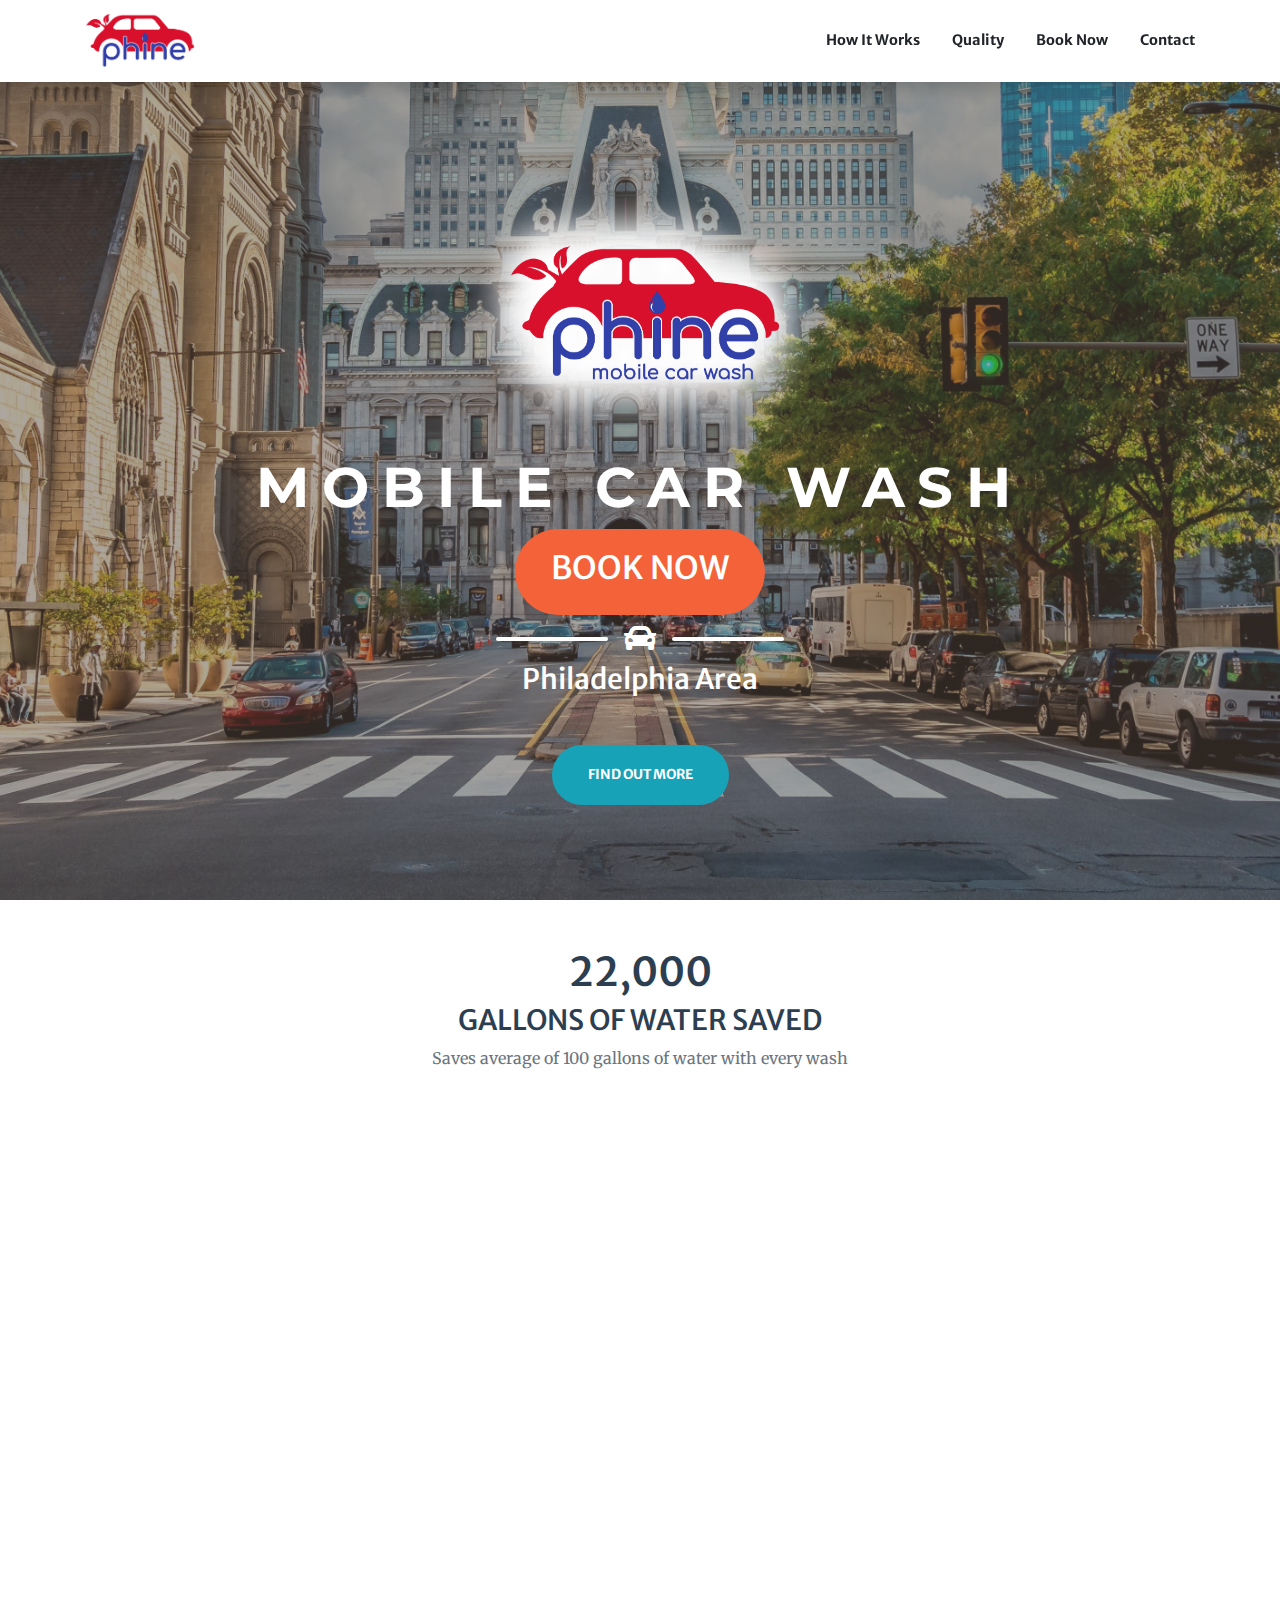
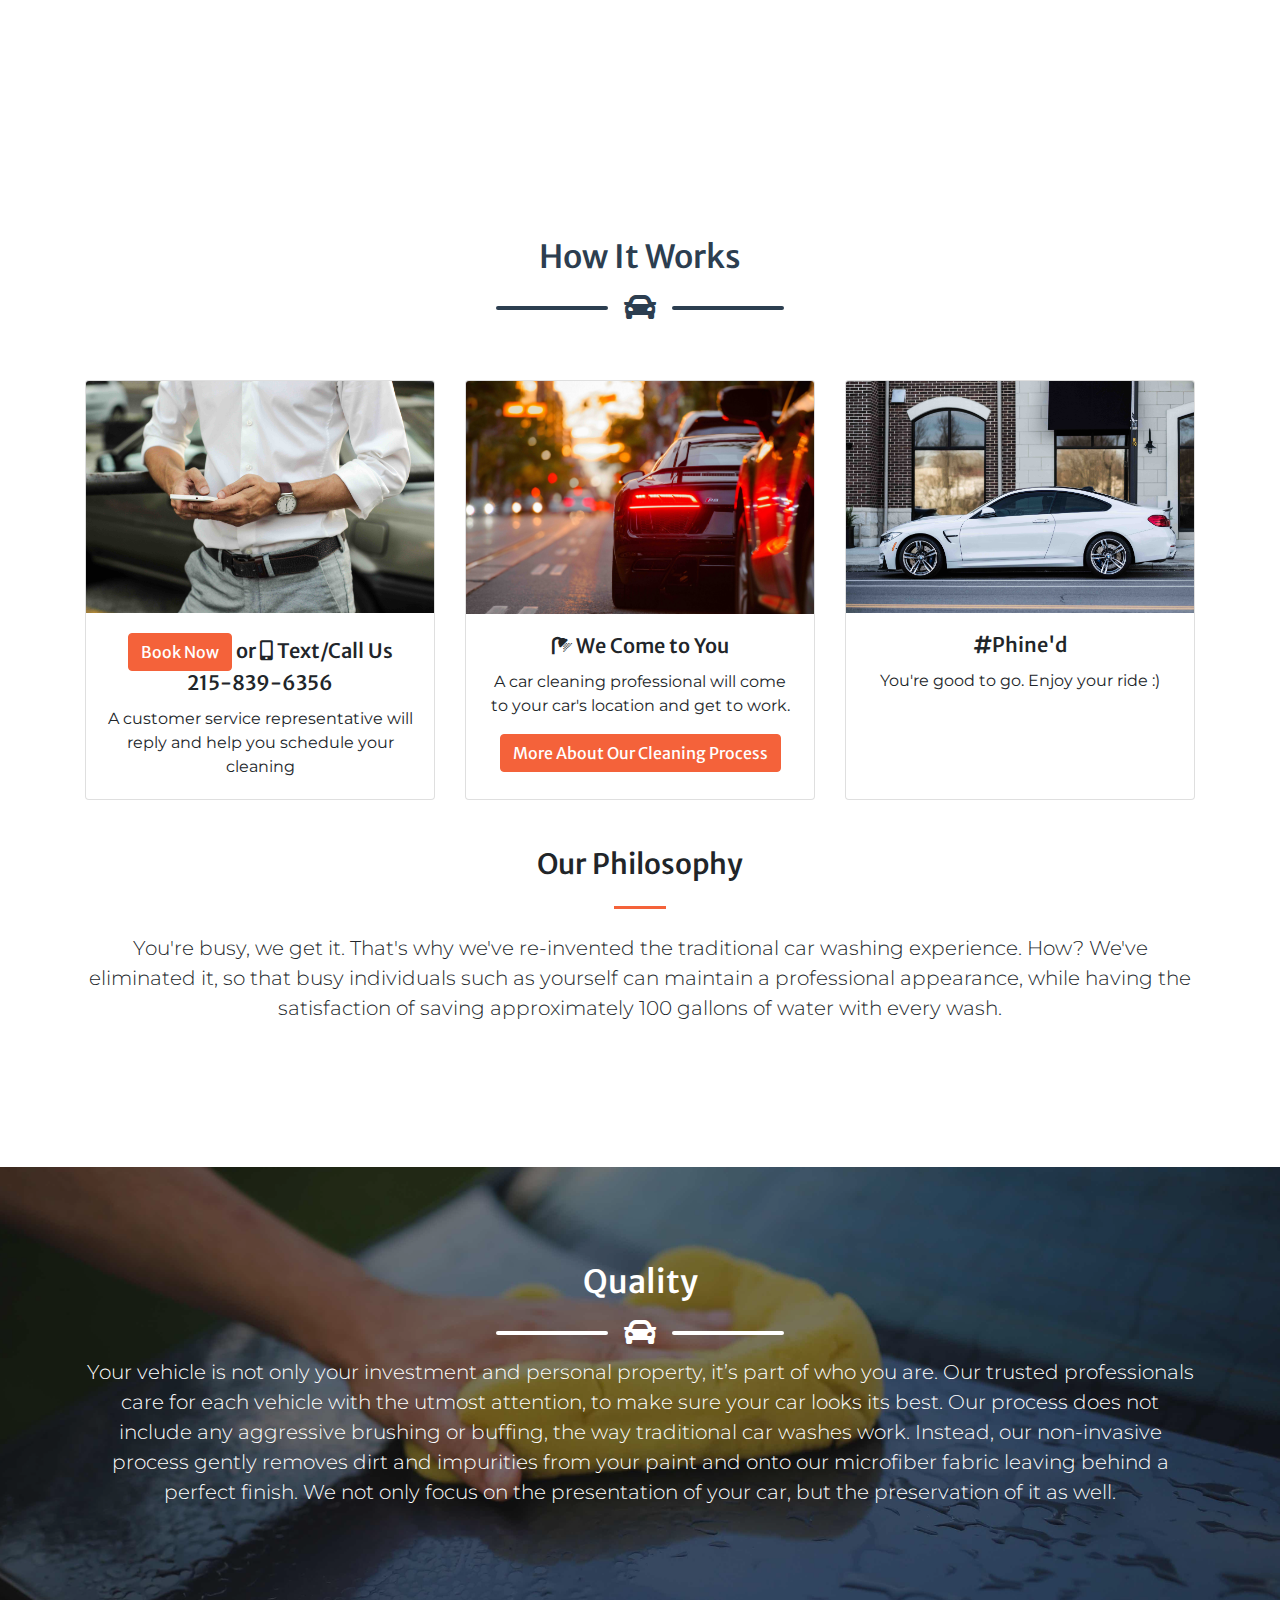
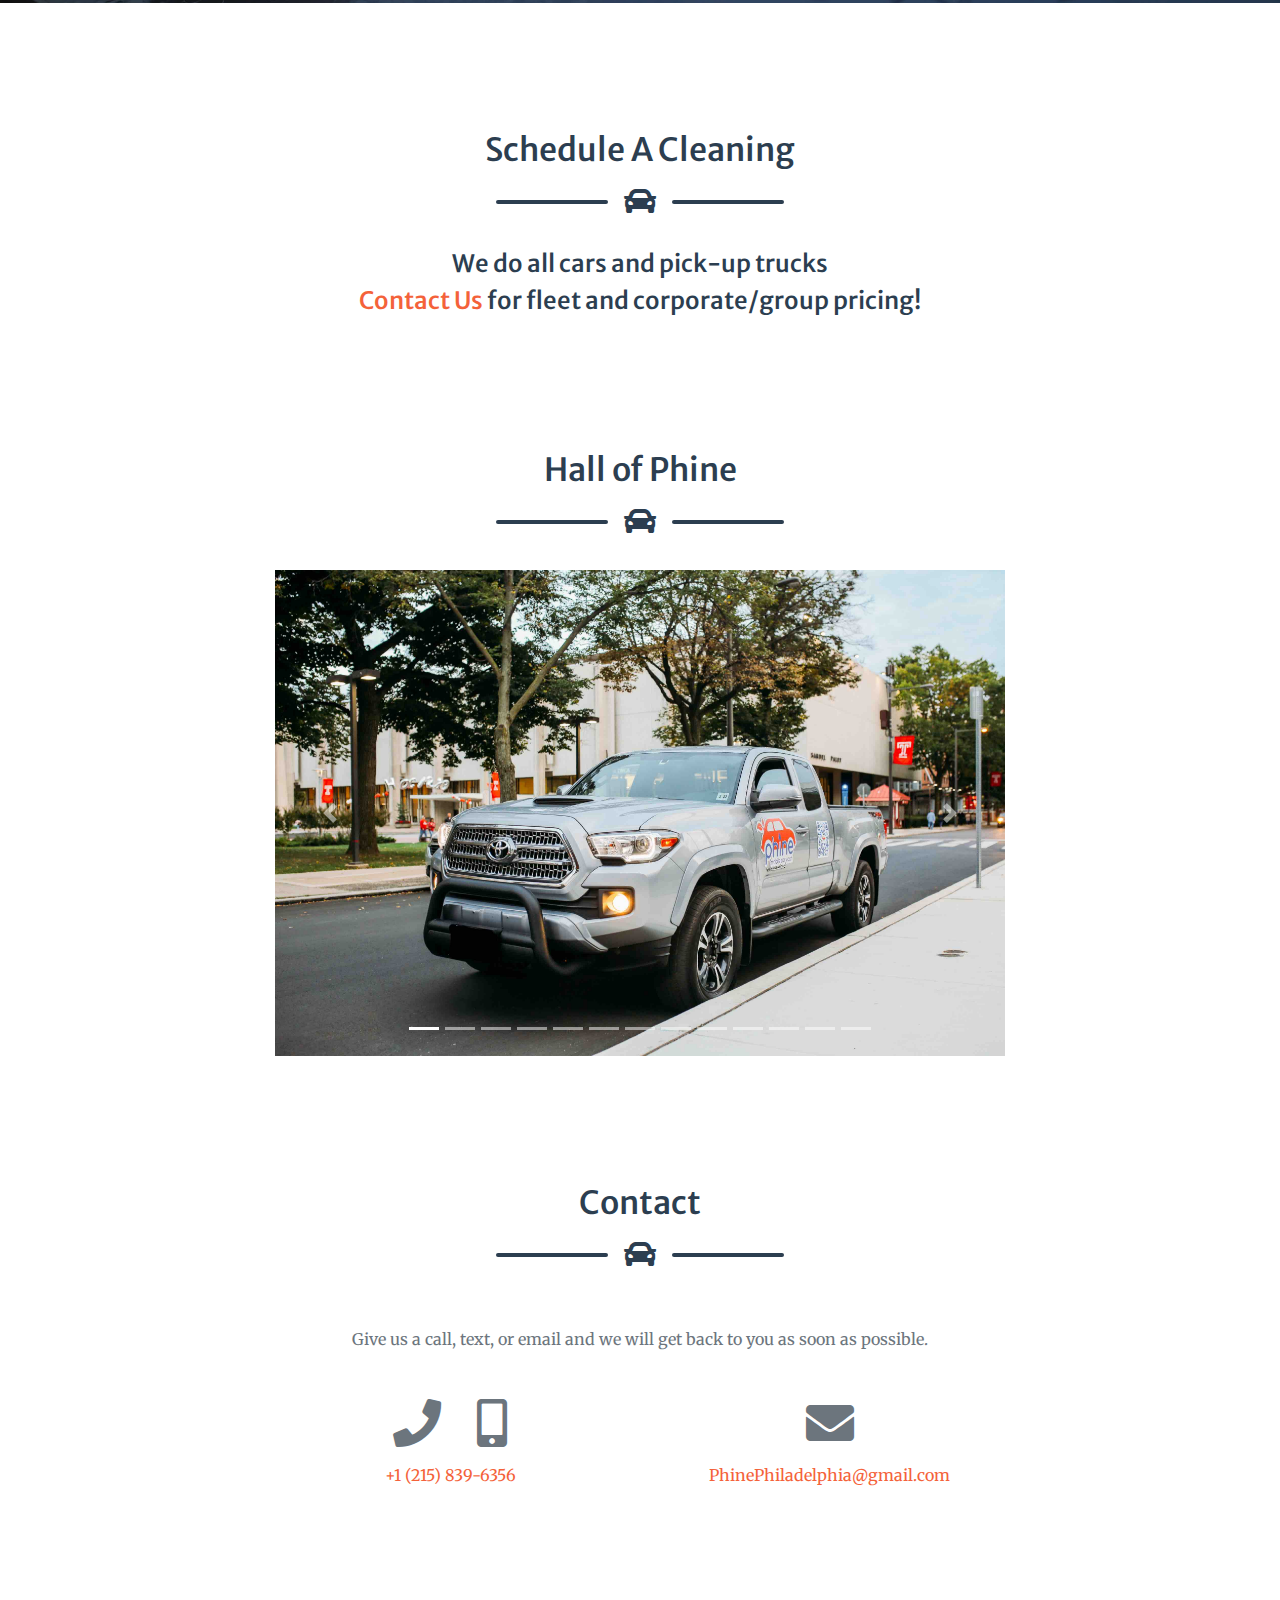
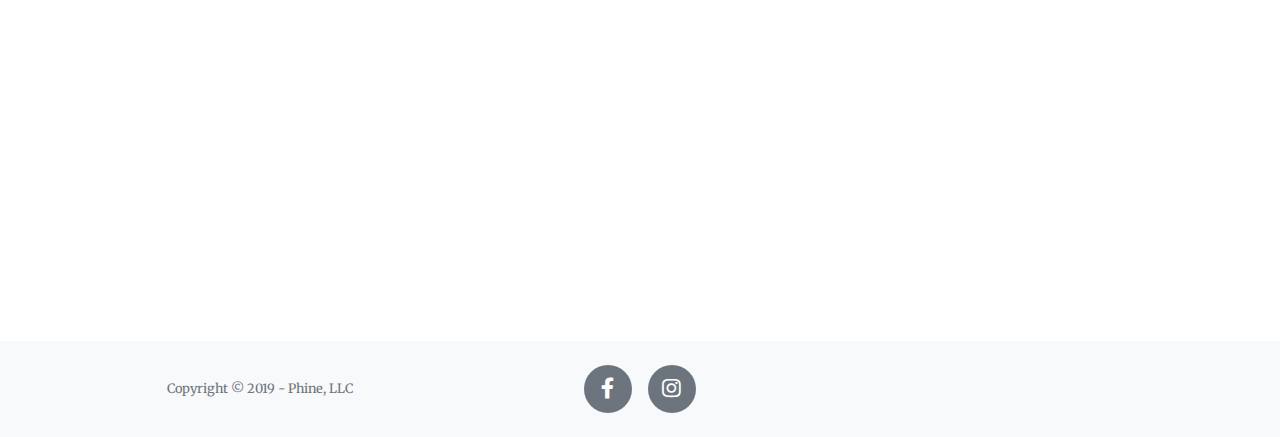
==== index.html @ ad278c32 "adjust logo" ====
<!DOCTYPE html>
<html lang="en">

<head>
  <!-- Global site tag (gtag.js) - Google Analytics -->
  <script async src="https://www.googletagmanager.com/gtag/js?id=UA-147957054-1"></script>
  <script>
    window.dataLayer = window.dataLayer || [];
    function gtag(){dataLayer.push(arguments);}
    gtag('js', new Date());

    gtag('config', 'UA-147957054-1');
  </script>

  <meta charset="utf-8">
  <meta name="viewport" content="width=device-width, initial-scale=1, shrink-to-fit=no">
  <meta name="description" content="">
  <meta name="author" content="">

  <title>Phine Mobile Car Wash</title>

  <!-- Font Awesome Icons -->
  <link href="vendor/fontawesome-free/css/all.min.css" rel="stylesheet" type="text/css">

  <!-- Google Fonts -->
  <link href="https://fonts.googleapis.com/css?family=Merriweather+Sans:400,700" rel="stylesheet">
  <link href='https://fonts.googleapis.com/css?family=Merriweather:400,300,300italic,400italic,700,700italic' rel='stylesheet' type='text/css'>
  <link href="https://fonts.googleapis.com/css?family=Montserrat:400,700" rel="stylesheet" type="text/css">

  <!-- Plugin CSS -->
  <link href="vendor/magnific-popup/magnific-popup.css" rel="stylesheet">

  <!-- Theme CSS - Includes Bootstrap -->
  <link href="css/creative.min.css" rel="stylesheet">

  <!-- Custom CSS -->
  <link rel="stylesheet" href="css/custom.css">

</head>

<body id="page-top">

  <!-- Navigation -->
  <!-- add navbar-scrolled class so that navbar stays white -->
  <nav class="navbar navbar-expand-lg navbar-light navbar-scrolled fixed-top" id="mainNav">
    <div class="container">
      <a class="navbar-brand js-scroll-trigger" href="#page-top">
        <img src="img/phine basic.png" width="110" alt="">
      </a>
      <button class="navbar-toggler navbar-toggler-right" type="button" data-toggle="collapse" data-target="#navbarResponsive" aria-controls="navbarResponsive" aria-expanded="false" aria-label="Toggle navigation">
        <span class="navbar-toggler-icon"></span>
      </button>
      <div class="collapse navbar-collapse" id="navbarResponsive">
        <ul class="navbar-nav ml-auto my-2 my-lg-0">
          <li class="nav-item">
            <a class="nav-link js-scroll-trigger" href="#how-it-works">How It Works</a>
          </li>
          <li class="nav-item">
            <a class="nav-link js-scroll-trigger" href="#quality">Quality</a>
          </li>
          <li class="nav-item">
            <a class="nav-link js-scroll-trigger" href="#book-now">Book Now</a>
          </li>
          <li class="nav-item">
            <a class="nav-link js-scroll-trigger" href="#contact">Contact</a>
          </li>
        </ul>
      </div>
    </div>
  </nav>

  <!-- Masthead -->
  <header class="masthead">
    <div class="container h-100">
      <div class="row h-100 align-items-center justify-content-center text-center">
        <div class="col-lg-10 align-self-end">
          <img src="img/Phine Logo Master with halo.png" alt="" width="400">
          <h1 class="text-white font-weight-bold text-uppercase">
            Mobile Car Wash
          </h1>

          <!-- <a class="btn btn-primary btn-xl" id="text-message-anchor" href="sms:12158396356?body=Hi there, I'd like to schedule a cleaning for my vehicle. It's located at...">
            <h2>
              <i class="fas fa-mobile-alt"></i>
              Text/Call 215-839-6356 To Schedule
            </h2>
          </a> -->
          <a class="btn btn-primary btn-xl js-scroll-trigger" href="#book-now">
            <h2>Book Now</h2>
          </a>

          <!-- Custom Divider -->
          <div class="divider-custom divider-light d-flex align-items-center justify-content-center">
            <div class="divider-custom-line"></div>
            <div class="divider-custom-icon">
              <i class="fas fa-car"></i>
            </div>
            <div class="divider-custom-line"></div>
          </div>
        </div>

        <div class="col-lg-12 align-self-baseline">
          <h3 class="text-white mb-5">
            Philadelphia Area
          </h3>
          <a class="btn btn-info btn-xl js-scroll-trigger" href="#how-it-works">Find Out More</a>
        </div>
      </div>
    </div>
  </header>

  <section>
    <div class="container text-center mt-5">
      <!-- <img class="my-5" src="img/Phine Logo Master.png" alt="" width="288"> -->
      <h1 class="font-colored" id="water-saved">22,000</h1>
      <h3 class="font-colored">GALLONS OF WATER SAVED</h3>
      <p class="text-muted">Saves average of 100 gallons of water with every wash</p>
      <div class="embed-responsive embed-responsive-16by9">
        <iframe class="embed-responsive-item" src="https://www.youtube.com/embed/zcV7ccpXZ6o" allowfullscreen></iframe>
      </div>
    </div>
  </section>

  <!-- How It Works Section -->
  <section class="page-section pb-5" id="how-it-works">
    <div class="container text-center">

      <h2 class="page-section-heading text-center mb-2">How It Works</h2>
      <!-- Custom Divider -->
      <div class="divider-custom d-flex align-items-center justify-content-center mb-5">
        <div class="divider-custom-line"></div>
        <div class="divider-custom-icon">
          <i class="fas fa-car"></i>
        </div>
        <div class="divider-custom-line"></div>
      </div>

      <div class="card-deck">
        <div class="card">
          <img src="img/step1.jpg" alt="" class="card-img-top">
          <div class="card-body">
            <h5 class="card-title">
              <a class="btn btn-primary js-scroll-trigger" href="#book-now">Book Now</a> or
              <i class="fas fa-mobile-alt"></i> Text/Call Us <br> 215-839-6356
            </h5>
            <p class="card-text montserrat"> A customer service representative will reply and help you schedule your cleaning</p>
          </div>
        </div>

        <div class="card">
          <img src="img/step2.jpg" alt="" class="card-img-top">
          <div class="card-body">
            <h5 class="card-title">
              <i class="fas fa-shower"></i> We Come to You
            </h5>
            <p class="card-text montserrat"> A car cleaning professional will come to your car's location and get to work.</p>
              <!-- Button trigger modal -->
            <button type="button" class="btn btn-primary" data-toggle="modal" data-target="#exampleModalCenter">
              More About Our Cleaning Process
            </button>

            <!-- Modal -->
            <div class="modal fade" id="exampleModalCenter" tabindex="-1" role="dialog" aria-labelledby="exampleModalCenterTitle" aria-hidden="true">
              <div class="modal-dialog modal-dialog-centered modal-lg" role="document">
                <div class="modal-content">
                  <div class="modal-header">
                    <h4 class="modal-title font-colored" id="exampleModalCenterTitle">
                      <img src="img/phine basic.png" width="110" alt="">
                      The Right Way To Have Your Car Cleaned
                    </h4>
                    <button type="button" class="close" data-dismiss="modal" aria-label="Close">
                      <span aria-hidden="true">&times;</span>
                    </button>
                  </div>
                  <div class="modal-body montserrat">
                    At Phine, our team of car specialists have developed a way of cleaning your car that’s both convenient and improves the life of your car.
                    <br><br>
                    First, our process doesn’t include dowsing your car in water. This is beneficial for your car’s metal structure because it prevents rust. Instead, we use a no-rinse wash solution that contains newly released polymer technology which is sprayed onto your vehicle in the form of a fine mist. The solution releases dirt from your paint without aggressive scrubbing.
                    <br><br>
                    Next, we use soft, microfiber fabric to loosen and lift dust and dirt from your paint. Lastly, we use high density microfiber towels to wipe away the solution, leaving behind a deep and flawless shine (or what we call a #PhineShine) which you’ll notice is much deeper and more reflective. Our solution is also combined with carnauba wax for added protection leaving your #PhineShine lasting longer.
                    <br><br>
                    The end-product? A car that’s been preserved by cleaning it the right way, using a method that doesn’t involve scrubbing or brushing, leaving nothing behind but a deeper, more reflective shine.
                    <!-- <br><br>
                    At Phine, we also care deeply about the environment. A traditional 10-minute car wash at your home uses up to 100
                    gallons of water. Our process uses 1. How does this help our environment? It entirely
                    eliminates wastewater run-off, which pollutes our rivers, streams and oceans. You’re
                    not only preserving your car, but the environment as well. -->
                  </div>
                  <div class="modal-footer">
                    <button type="button" class="btn btn-secondary" data-dismiss="modal">Close</button>
                  </div>
                </div>
              </div>
            </div>
            <!-- End Modal -->
          </div>
        </div>

        <div class="card">
          <img src="img/step3.jpg" alt="" class="card-img-top">
          <div class="card-body">
            <h5 class="card-title">
              <i class="fas fa-hashtag"></i>Phine'd
            </h5>
            <p class="card-text montserrat"> You're good to go. Enjoy your ride :) </p>
          </div>
        </div>

      </div>
    </div>

  </section>



  <!-- About Section -->
  <section class="page-section pt-0" id="about">
    <div class="container">
      <div class="row justify-content-center">
        <div class="col-lg-12 text-center">
          <h3 class="">Our Philosophy</h3>
          <hr class="divider my-4">
          <p class="lead philosophy-text">
            You're busy, we get it. That's why we've re-invented the traditional car washing experience.
            How? We've eliminated it, so that busy individuals such as yourself can maintain a professional
            appearance, while having the satisfaction of saving approximately 100 gallons of water with
            every wash.
          </p>
        </div>
      </div>
    </div>
  </section>

  <!-- Quality Section -->
  <section class="page-section philosophy-container" id="quality">
    <div class="container">
      <div class="overlay"></div>
      <div class="row justify-content-center">
        <div class="col-lg-12 text-center my-5">
          <h2 class="text-center text-white mt-5 mb-2">Quality</h2>
          <!-- Custom Divider -->
          <div class="divider-custom divider-light d-flex align-items-center justify-content-center">
            <div class="divider-custom-line"></div>
            <div class="divider-custom-icon">
              <i class="fas fa-car"></i>
            </div>
            <div class="divider-custom-line"></div>
          </div>

          <p class="text-white lead philosophy-text mb-5">
            Your vehicle is not only your investment and personal property, it’s part of who you are.
            Our trusted professionals care for each vehicle with the utmost attention, to make sure
            your car looks its best. Our process does not include any aggressive brushing or buffing,
            the way traditional car washes work. Instead, our non-invasive process gently removes dirt
            and impurities from your paint and onto our microfiber fabric leaving behind a perfect finish.
            We not only focus on the presentation of your car, but the preservation of it as well.
          </p>

        </div>
      </div>
    </div>
  </section>


  <!-- Pricing Section -->
  <section class="page-section pb-0">
    <div class="container text-center">

      <!-- Portfolio Section Heading -->
      <h2 class="page-section-heading text-center mb-2">Schedule A Cleaning</h2>

      <!-- Custom Divider -->
      <div class="divider-custom d-flex align-items-center justify-content-center mb-4">
        <div class="divider-custom-line"></div>
        <div class="divider-custom-icon">
          <i class="fas fa-car"></i>
        </div>
        <div class="divider-custom-line"></div>
      </div>

      <h4 class="font-colored" id="book-now">We do all cars and pick-up trucks </h4>
      <h4 class="font-colored" id="book-now">
        <a href="#contact" class="js-scroll-trigger">Contact Us</a> for fleet and corporate/group pricing!
      </h4>

      <script src="//simplybook.me/v2/widget/widget.js"></script>
      <script>var widget = new SimplybookWidget({"widget_type":"iframe","url":"https:\/\/ebbymajdyahoocom.simplybook.me","theme":"space","theme_settings":{"sb_base_color":"#d42853","timeline_show_end_time":"0","timeline_modern_display":"as_slots","display_item_mode":"list","dark_font_color":"#474747","light_font_color":"#ffffff","sb_company_label_color":"#ffffff","hide_img_mode":"0","show_sidebar":"1","sb_busy":"#dad2ce","sb_available":"#d3e0f1"},"timeline":"modern","datepicker":"top_calendar","is_rtl":false,"app_config":{"predefined":[]}});</script>

      <script src="//simplybook.me/v2/widget/widget.js"></script>
      <script>var widget = new SimplybookWidget({"widget_type":"iframe","url":"https:\/\/ebbymajdyahoocom.simplybook.me","theme":"space", "navigate":"gift-card", "theme_settings":{"sb_base_color":"#d42853","timeline_show_end_time":"0","timeline_modern_display":"as_slots","display_item_mode":"block","dark_font_color":"#474747","light_font_color":"#ffffff","sb_company_label_color":"#ffffff","hide_img_mode":"0","show_sidebar":"1","sb_busy":"#dad2ce","sb_available":"#d3e0f1"},"timeline":"modern_week","datepicker":"top_calendar","is_rtl":false,"app_config":{"predefined":[]}});</script>

      <!-- <div class="card-deck">
        <div class="card">
          <div class="card-header font-colored"> <h4>Phine Basic</h4> </div>

          <div class="card-body">
            <h2 class="card-title">
              <i class="fas fa-shower"></i>
            </h2>
             <p class="card-text">
               <i class="fas fa-check"></i> Full Exterior Hand Wash
             </p>
             <p class="card-text">
               <i class="fas fa-check"></i> Tire & Rim Cleaning
             </p>
             <p class="card-text">
               <i class="fas fa-check"></i> Exterior Window Cleaning
             </p>
          </div>
          <h2 class="font-colored">
            <span class="strikethrough">$49.99</span>
            <span class="reduced-price-text">$19.99</span>
            <small class="text-muted">+tax</small>
          </h2>
          <h2 class="reduced-price-text">Reduced price this month!</h2>

          <div class="container">
            <form action="https://www.paypal.com/cgi-bin/webscr" method="post" target="_top">
              <input type="hidden" name="cmd" value="_s-xclick">
              <input type="hidden" name="hosted_button_id" value="2VAJ5TLHWYX2A">
              <div class="form-group">
                <input type="hidden" name="on0" value="Packages">
                <select name="os0" class="form-control">
                  <option value="Basic">Basic $19.99 USD</option>
                  <option value="Basic With Tire/Plastics Shine">Basic With Tire/Plastics Shine $29.99 USD</option>
                  <option value="Basic With Headlight Restoration">Basic With Headlight Restoration $29.99 USD</option>
                  <option value="Basic With Tire/Plastic Shine & Headlight Restoration">Basic With Tire/Plastic Shine & Headlight Restoration $39.99 USD</option>
                </select> </td></tr>
              </div>

              <input type="hidden" name="currency_code" value="USD">
              <input type="image" src="https://www.paypalobjects.com/en_US/i/btn/btn_buynowCC_LG.gif" border="0" name="submit" alt="PayPal - The safer, easier way to pay online!">
              <img alt="" border="0" src="https://www.paypalobjects.com/en_US/i/scr/pixel.gif" width="1" height="1">
            </form>
          </div>
        </div>

        <div class="card">
          <div class="card-header font-colored"><h4>Phine Deluxe</h4></div>

          <div class="card-body">
            <h2 class="card-title">
              <i class="fas fa-shower"></i>
              <i class="fas fa-air-freshener"></i>
            </h2>

            <p class="card-text">
              <i class="fas fa-check"></i> Full Exterior Hand Wash
            </p>
            <p class="card-text">
              <i class="fas fa-check"></i> Tire & Rim Cleaning
            </p>
            <p class="card-text">
              <i class="fas fa-check"></i> Exterior Window Cleaning
            </p>
            <p class="card-text">
              <i class="fas fa-check"></i> Interior & Trunk Vacuum
            </p>
            <p class="card-text">
              <i class="fas fa-check"></i> Interior Window Cleaning
            </p>
            <p class="card-text">
              <i class="fas fa-check"></i> Tire & Plastic Shine
            </p>

            <p class="text-muted">(Note that we need to borrow your keys for Phine Deluxe)</p>

          </div>
          <h2 class="font-colored">
            $99.99 <small class="text-muted">+tax</small>
          </h2>
          <div class="container">
            <form action="https://www.paypal.com/cgi-bin/webscr" method="post" target="_top">
              <input type="hidden" name="cmd" value="_s-xclick">
              <input type="hidden" name="hosted_button_id" value="AWZAVU7Z88SLE">
              <div class="form-group">
                <input type="hidden" name="on0" value="Packages">
                <select name="os0" class="form-control">
                  <option value="Deluxe">Deluxe $99.99 USD</option>
                  <option value="Deluxe With Leather And Odor Treatment">Deluxe With Leather And Odor Treatment $119.99 USD</option>
                </select>
              </div>
              <input type="hidden" name="currency_code" value="USD">
              <input type="image" src="https://www.paypalobjects.com/en_US/i/btn/btn_buynowCC_LG.gif" border="0" name="submit" alt="PayPal - The safer, easier way to pay online!">
              <img alt="" border="0" src="https://www.paypalobjects.com/en_US/i/scr/pixel.gif" width="1" height="1">
            </form>
          </div>
        </div>

      </div> -->


    </div>
  </section>

<!-- Photos Section -->

<!-- Portfolio Section Heading -->

<section class="page-section pb-0">
  <h2 class="page-section-heading text-center mb-2">Hall of Phine</h2>

  <!-- Custom Divider -->
  <div class="divider-custom d-flex align-items-center justify-content-center mb-4">
    <div class="divider-custom-line"></div>
    <div class="divider-custom-icon">
      <i class="fas fa-car"></i>
    </div>
    <div class="divider-custom-line"></div>
  </div>

  <div class="container">
    <div class="row">
      <div class="col-2"></div>
      <div class="col">
        <div id="carouselExampleIndicators" class="carousel slide" data-ride="carousel">
          <ol class="carousel-indicators">
            <li data-target="#carouselExampleIndicators" data-slide-to="0" class="active"></li>
            <li data-target="#carouselExampleIndicators" data-slide-to="1"></li>
            <li data-target="#carouselExampleIndicators" data-slide-to="2"></li>
            <li data-target="#carouselExampleIndicators" data-slide-to="3"></li>
            <li data-target="#carouselExampleIndicators" data-slide-to="4"></li>
            <li data-target="#carouselExampleIndicators" data-slide-to="5"></li>
            <li data-target="#carouselExampleIndicators" data-slide-to="6"></li>
            <li data-target="#carouselExampleIndicators" data-slide-to="7"></li>
            <li data-target="#carouselExampleIndicators" data-slide-to="8"></li>
            <li data-target="#carouselExampleIndicators" data-slide-to="9"></li>
            <li data-target="#carouselExampleIndicators" data-slide-to="10"></li>
            <li data-target="#carouselExampleIndicators" data-slide-to="11"></li>
            <li data-target="#carouselExampleIndicators" data-slide-to="12"></li>
          </ol>
          <div class="carousel-inner">
            <div class="carousel-item active">
              <img src="./img/cars/0.jpeg" class="d-block w-100" alt="...">
            </div>
            <div class="carousel-item">
              <img src="./img/cars/1.jpeg" class="d-block w-100" alt="...">
            </div>
            <div class="carousel-item">
              <img src="./img/cars/2.jpeg" class="d-block w-100" alt="...">
            </div>
            <div class="carousel-item">
              <img src="./img/cars/3.jpeg" class="d-block w-100" alt="...">
            </div>
            <div class="carousel-item">
              <img src="./img/cars/4.jpeg" class="d-block w-100" alt="...">
            </div>
            <div class="carousel-item">
              <img src="./img/cars/5.jpeg" class="d-block w-100" alt="...">
            </div>
            <div class="carousel-item">
              <img src="./img/cars/6.jpeg" class="d-block w-100" alt="...">
            </div>
            <div class="carousel-item">
              <img src="./img/cars/7.jpeg" class="d-block w-100" alt="...">
            </div>
            <div class="carousel-item">
              <img src="./img/cars/8.jpeg" class="d-block w-100" alt="...">
            </div>
            <div class="carousel-item">
              <img src="./img/cars/9.jpeg" class="d-block w-100" alt="...">
            </div>
            <div class="carousel-item">
              <img src="./img/cars/10.jpeg" class="d-block w-100" alt="...">
            </div>
            <div class="carousel-item">
              <img src="./img/cars/11.jpeg" class="d-block w-100" alt="...">
            </div>
            <div class="carousel-item">
              <img src="./img/cars/12.jpeg" class="d-block w-100" alt="...">
            </div>
          </div>
          <a class="carousel-control-prev" href="#carouselExampleIndicators" role="button" data-slide="prev">
            <span class="carousel-control-prev-icon" aria-hidden="true"></span>
            <span class="sr-only">Previous</span>
          </a>
          <a class="carousel-control-next" href="#carouselExampleIndicators" role="button" data-slide="next">
            <span class="carousel-control-next-icon" aria-hidden="true"></span>
            <span class="sr-only">Next</span>
          </a>
        </div>
      </div>
      <div class="col-2"></div>
    </div>
  </div>
</section>



  <!-- Contact Section -->
  <section class="page-section pb-0" id="contact">
    <div class="container mb-5">
      <div class="row justify-content-center">
        <div class="col-lg-8 text-center">
          <h2 class="page-section-heading text-center mb-2">Contact</h2>
          <!-- Custom Divider -->
          <div class="divider-custom d-flex align-items-center justify-content-center mb-5">
            <div class="divider-custom-line"></div>
            <div class="divider-custom-icon">
              <i class="fas fa-car"></i>
            </div>
            <div class="divider-custom-line"></div>
          </div>

          <p class="text-muted mb-5">Give us a call, text, or email and we will get back to you as soon as possible.</p>
        </div>
      </div>
      <div class="row">
        <div class="col-lg-4 ml-auto text-center mb-5 mb-lg-0">
          <a href="tel:1-215-839-6356">
            <i class="fas fa-phone fa-3x mb-3 mr-3 text-muted"></i>
            <i class="fas fa-mobile-alt fa-3x mb-3 ml-3 text-muted"></i>
          </a>
          <div><a href="tel:1-215-839-6356">+1 (215) 839-6356</a></div>
        </div>
        <div class="col-lg-4 mr-auto text-center">
          <a class="d-block" href="mailto:phinephilly@gmail.com">
            <i class="fas fa-envelope fa-3x mb-3 text-muted"></i>
          </a>
          <a class="d-block" href="mailto:phinephiladelphia@gmail.com">PhinePhiladelphia@gmail.com</a>
        </div>
      </div>

    </div>
    <div class="container-fluid py-0 px-0 my-0">
      <!-- <iframe width="100%" height="400" frameborder="0" style="border:0" src="https://www.google.com/maps/embed/v1/view?zoom=12&center=39.9526%2C-75.1652&key=AIzaSyBr2Xh_Y0iHmX-xOoVoctwONtKpGS4IRqg" allowfullscreen></iframe> -->
      <iframe width="100%" height="400" frameborder="0" style="border:0" src="https://www.google.com/maps/embed/v1/place?q=place_id:ChIJ60u11Ni3xokRwVg-jNgU9Yk&key=AIzaSyBr2Xh_Y0iHmX-xOoVoctwONtKpGS4IRqg" allowfullscreen></iframe>
    </div>
  </section>

  <!-- Footer -->
  <footer class="bg-light py-4">
    <div class="container">
      <div class="row align-items-center">
        <div class="col-md-4">
          <div class="small text-center text-muted">Copyright &copy; 2019 - Phine, LLC</div>
        </div>
        <div class="col-md-4">
          <div class="social row justify-content-center">
            <a href="https://www.facebook.com/PhineCo" class="mx-2">
              <i class="fab fa-facebook-f fa-lg"></i>
            </a>
            <a href="https://www.instagram.com/phinephilly/" class="mx-2">
              <i class="fab fa-instagram fa-lg"></i>
            </a>
          </div>
        </div>
      </div>
    </div>
  </footer>

  <!-- Bootstrap core JavaScript -->
  <script src="vendor/jquery/jquery.min.js"></script>
  <script src="vendor/bootstrap/js/bootstrap.bundle.min.js"></script>

  <!-- Plugin JavaScript -->
  <script src="vendor/jquery-easing/jquery.easing.min.js"></script>
  <script src="vendor/magnific-popup/jquery.magnific-popup.min.js"></script>

  <!-- Custom scripts for this template -->
  <script src="js/creative.min.js"></script>

  <!-- <script type="text/javascript">
    let ua = navigator.userAgent.toLowerCase();
    if (ua.indexOf("iphone") > -1 || ua.indexOf("ipad") > -1) {
      document.getElementById("text-message-anchor").href = "sms:12158396356&body=Hi there, I'd like to schedule a cleaning for my vehicle. It's located at..."
    };
  </script> -->

  <!--Start of Tawk.to Script-->
  <script type="text/javascript">
    var Tawk_API=Tawk_API||{}, Tawk_LoadStart=new Date();
    (function(){
    var s1=document.createElement("script"),s0=document.getElementsByTagName("script")[0];
    s1.async=true;
    s1.src='https://embed.tawk.to/5d82d8849f6b7a4457e26d8f/default';
    s1.charset='UTF-8';
    s1.setAttribute('crossorigin','*');
    s0.parentNode.insertBefore(s1,s0);
    })();
  </script>
  <!--End of Tawk.to Script-->

  <script type="text/javascript">

    function animateWaterSaved() {
      let el = document.getElementById("water-saved");
      if (el.textContent === "21,600") {return; }

      for(let number = 0; number <= 21600; number += 100) {
        setTimeout(function () {
          el.textContent = number.toLocaleString(); //adds commas
        }, number/5);
      };
    }

    let scrolled = false;

    document.addEventListener('scroll', function (event) {
      // https://stackoverflow.com/questions/4096863/how-to-get-and-set-the-current-web-page-scroll-position

      let position = document.documentElement.scrollTop || document.body.scrollTop;
      if ( (position > 700 || position < 800) && !scrolled ) {
        scrolled = true;
        animateWaterSaved();
      }



      console.log(document.documentElement.scrollTop || document.body.scrollTop);
    });



  </script>

</body>

</html>
---- css/custom.css ----
.page-section-heading {
  color: #2c3e50 !important;
}

.masthead h1 {
  letter-spacing: .8rem;
  font-family: "Montserrat";
}

.font-colored {
  color: #2c3e50 !important;
}

.montserrat {
  font-family: "Montserrat";
}

.divider-custom .divider-custom-line {
  width: 100%;
  max-width: 7rem;
  height: 0.25rem;
  background-color: #2c3e50;
  border-radius: 1rem;
  border-color: #2c3e50 !important;
}

.divider-custom .divider-custom-line:first-child {
  margin-right: 1rem;
}

.divider-custom .divider-custom-line:last-child {
  margin-left: 1rem;
}

.divider-custom .divider-custom-icon {
  color: #2c3e50 !important;
  font-size: 2rem;
}

.divider-custom.divider-light .divider-custom-line {
  background-color: #fff;
}

.divider-custom.divider-light .divider-custom-icon {
  color: #fff !important;
}

.background-philosophy {
  z-index: -2;
}

.overlay {
  position: absolute;
  left: 0;
  width: 100%;
  height: 100%;
  background: #000000;
  opacity: 0.5;
}

.philosophy-text {
  font-family: "Montserrat";
}

.philosophy-container {
  position: relative;
  background-image: url("../img/background_philosophy.jpg");
  width: 100%;
  background-position: center;
  background-repeat: no-repeat;
  background-size: cover;
  padding: 0;
}

.social a {
    text-align: center;
    height: 3rem;
    width: 3rem;
    background: #6c757d!important;
    border-radius: 100%;
    line-height: 3rem;
    color: rgba(255,255,255,.3);
    color: #FFFFFF!important;
}

.strikethrough {
  text-decoration: line-through;
}

.reduced-price-text {
  color: red;
}
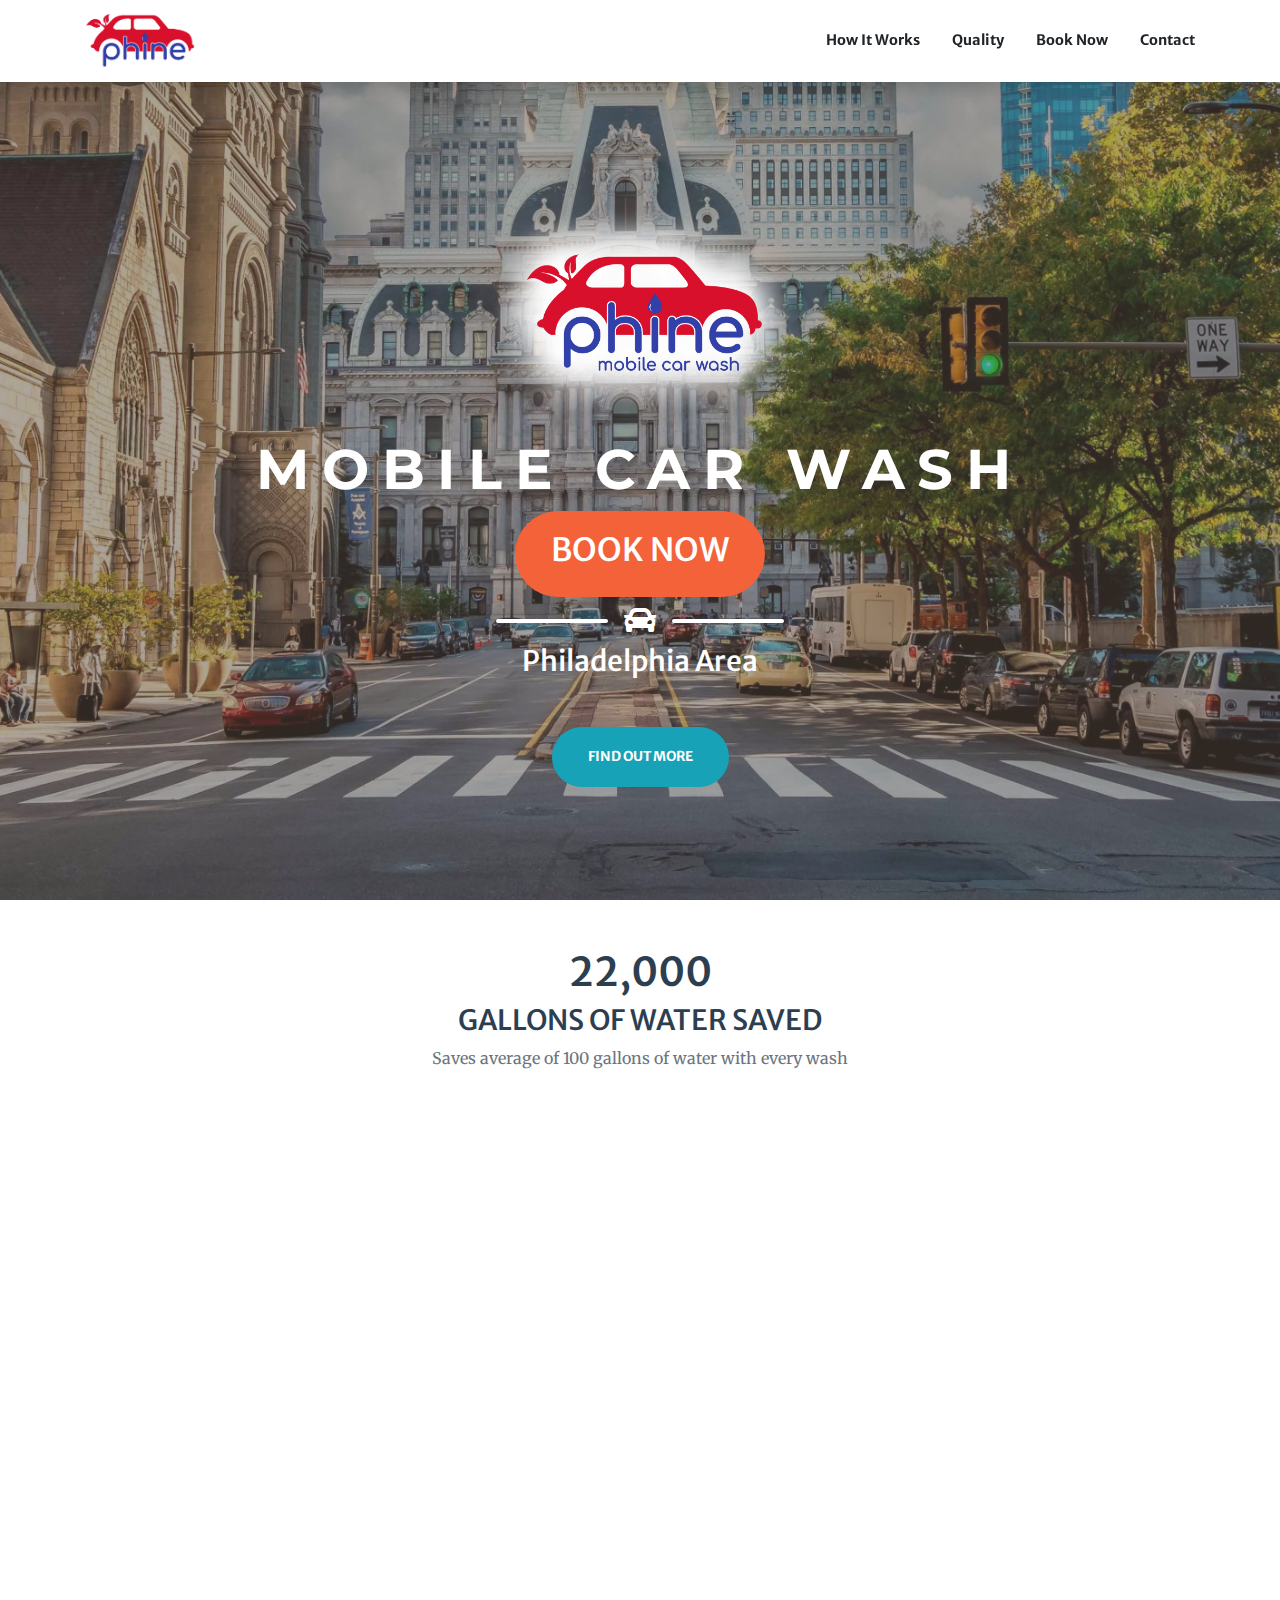
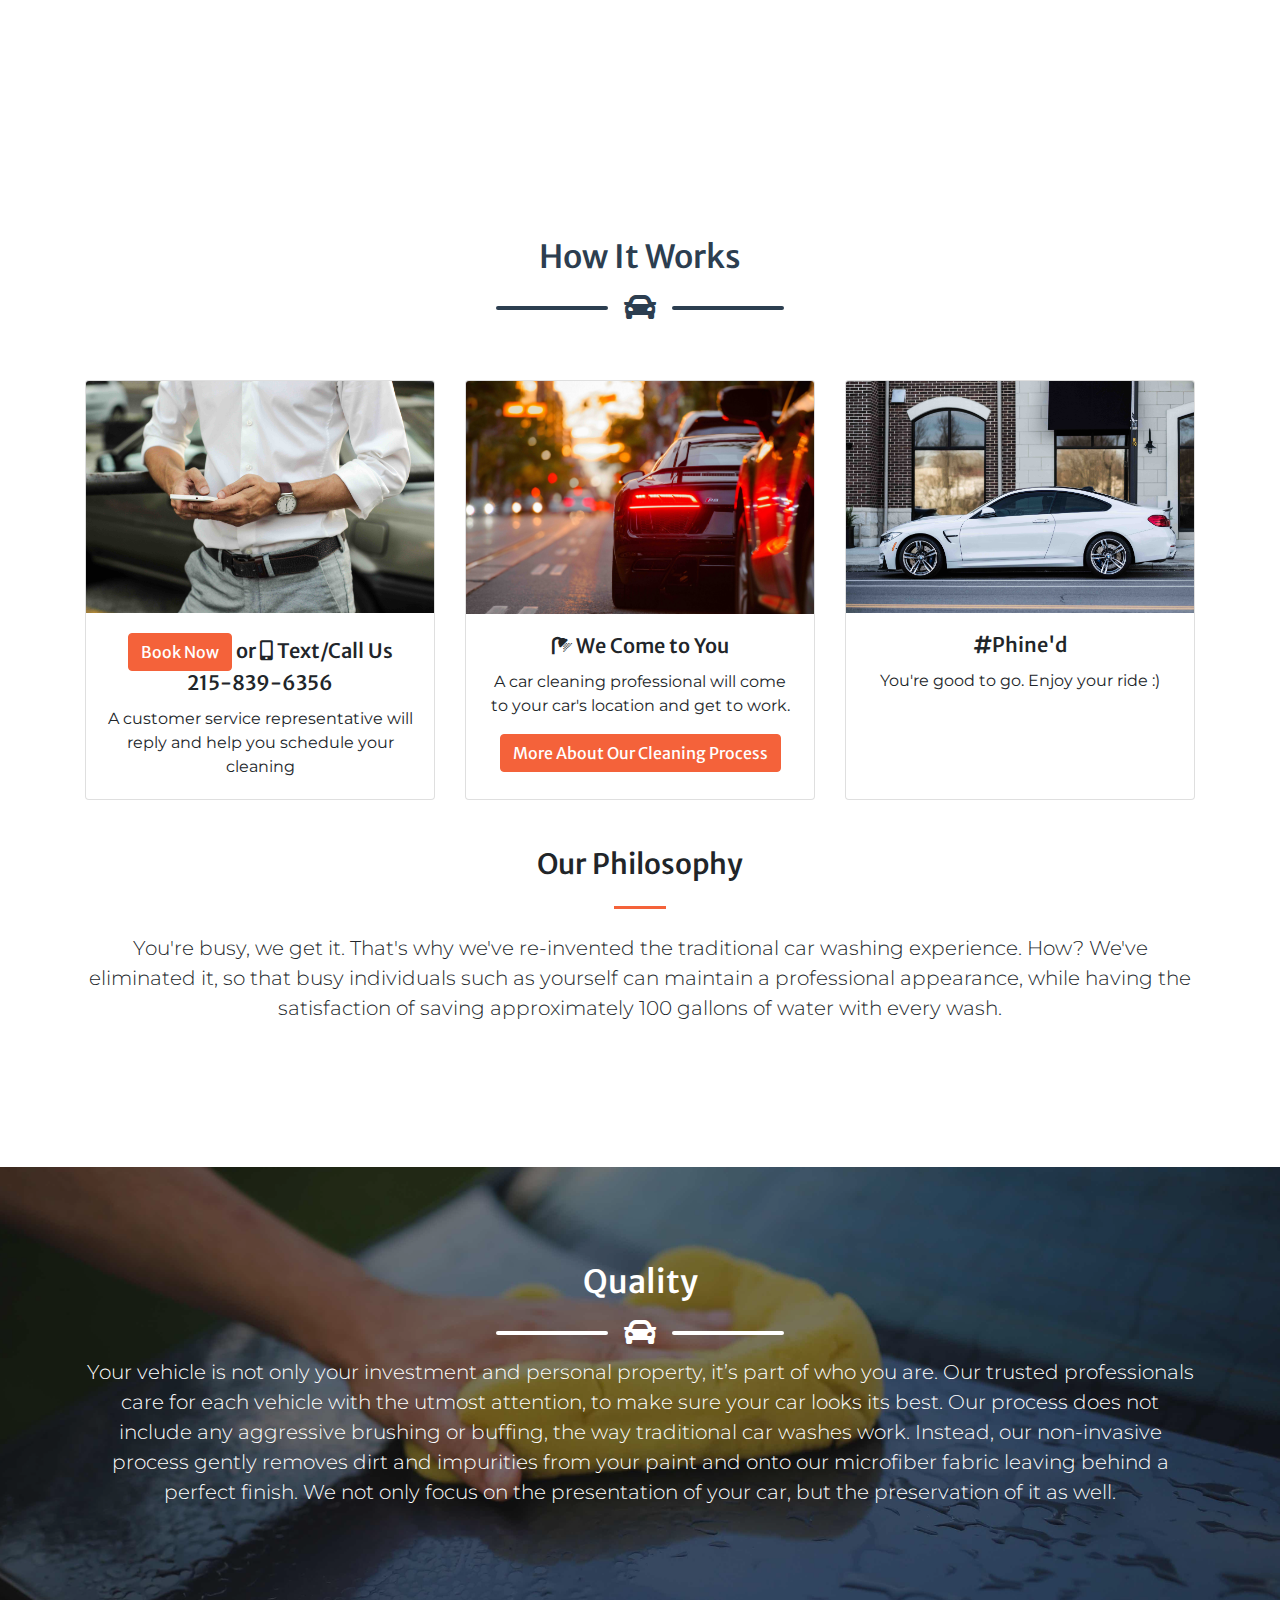
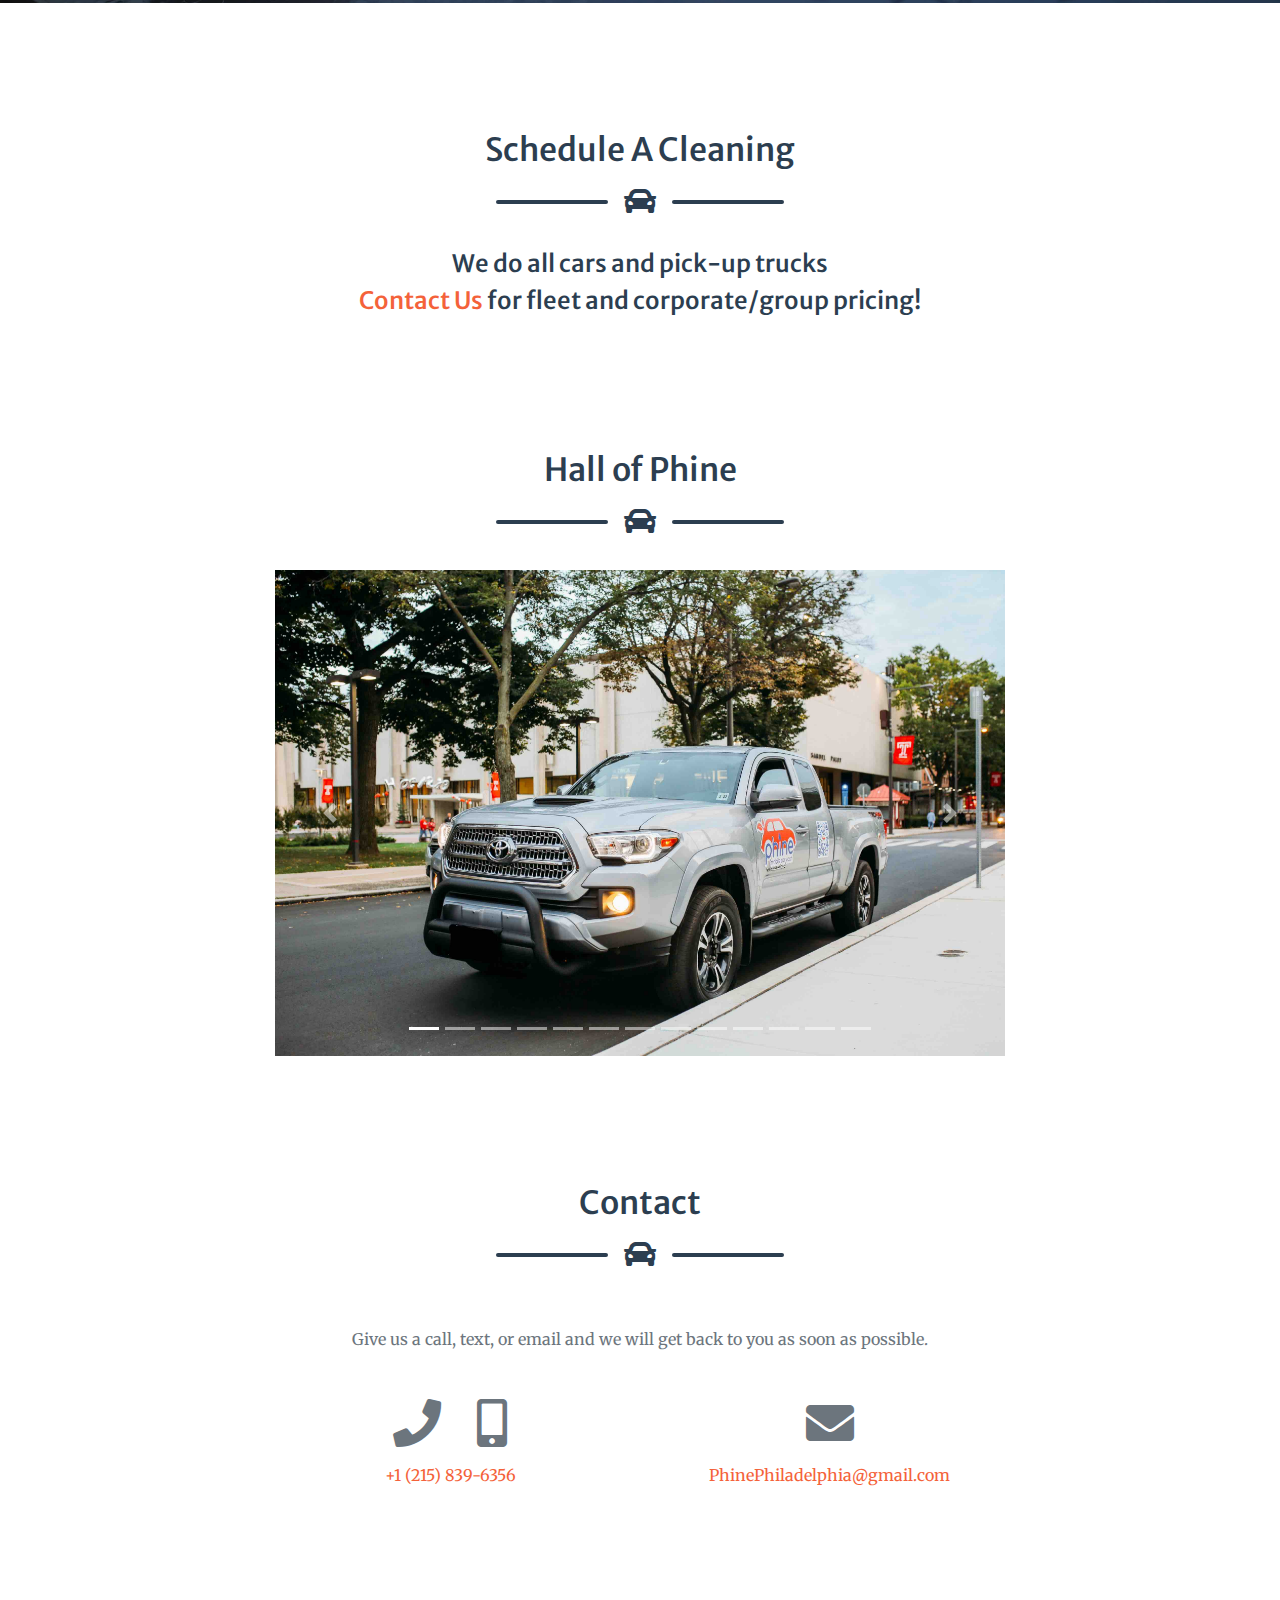
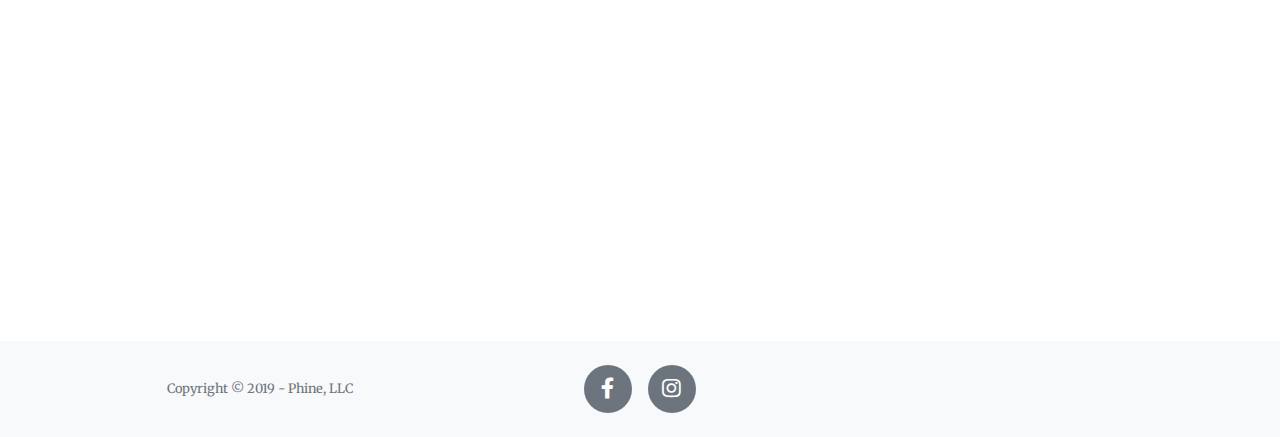
==== commit afcba07e: "photo adjustments" ====
--- a/index.html
+++ b/index.html
@@ -74,7 +74,7 @@
     <div class="container h-100">
       <div class="row h-100 align-items-center justify-content-center text-center">
         <div class="col-lg-10 align-self-end">
-          <img src="img/Phine Logo Master with halo.png" alt="" width="400">
+          <img src="img/Phine Logo Master with halo.png" alt="" width="350">
           <h1 class="text-white font-weight-bold text-uppercase">
             Mobile Car Wash
           </h1>
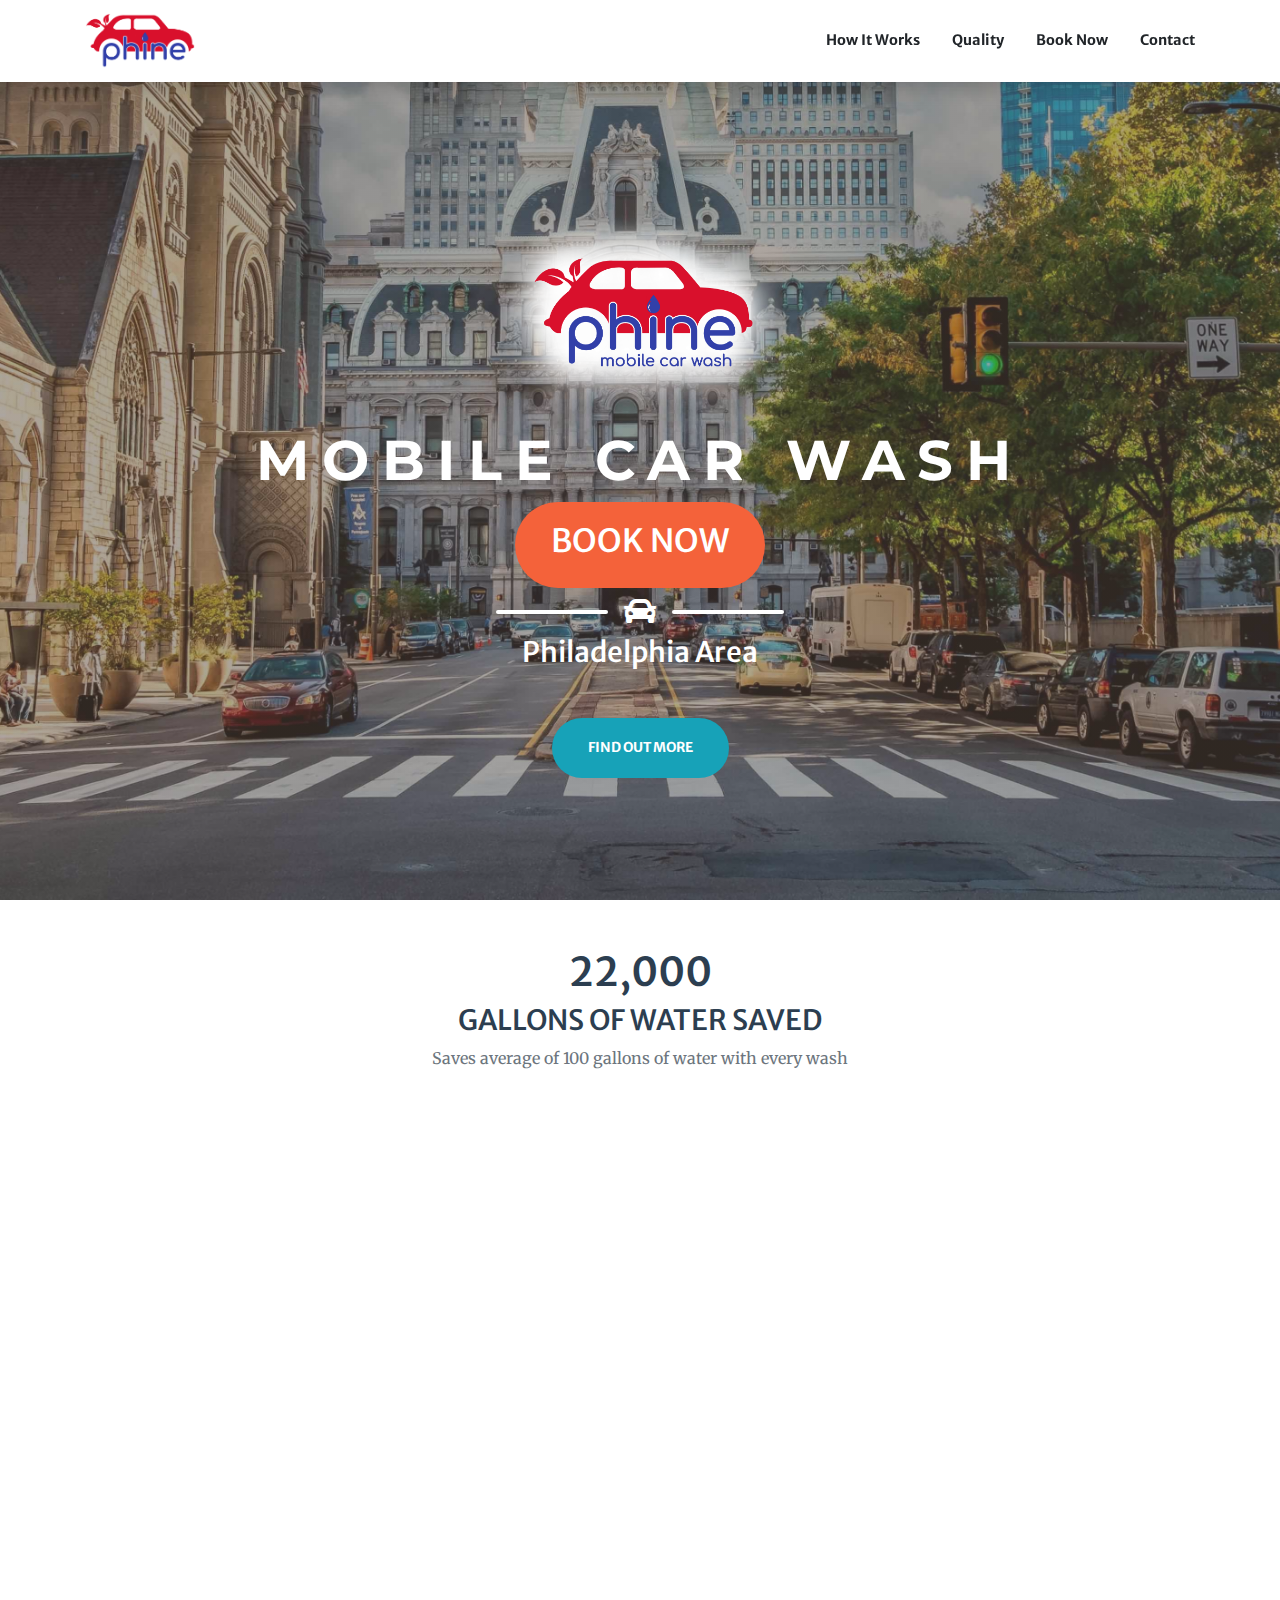
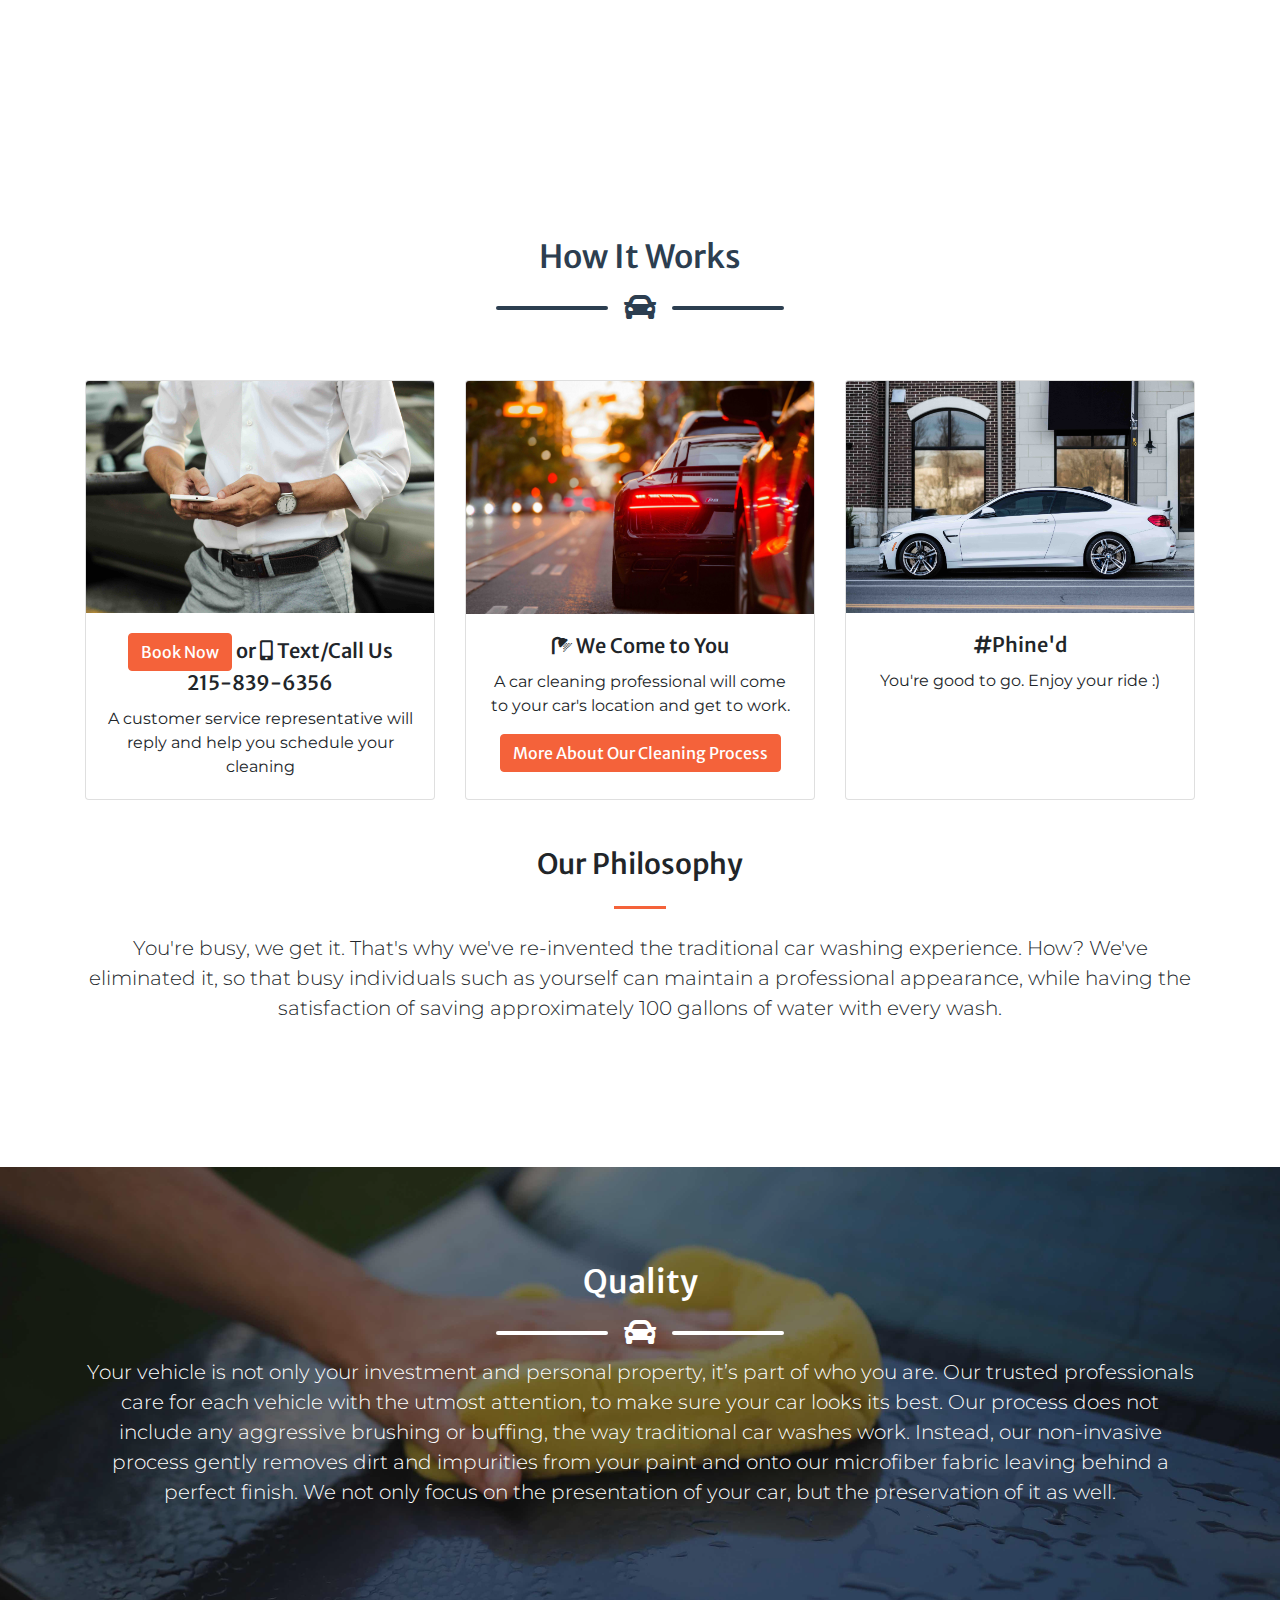
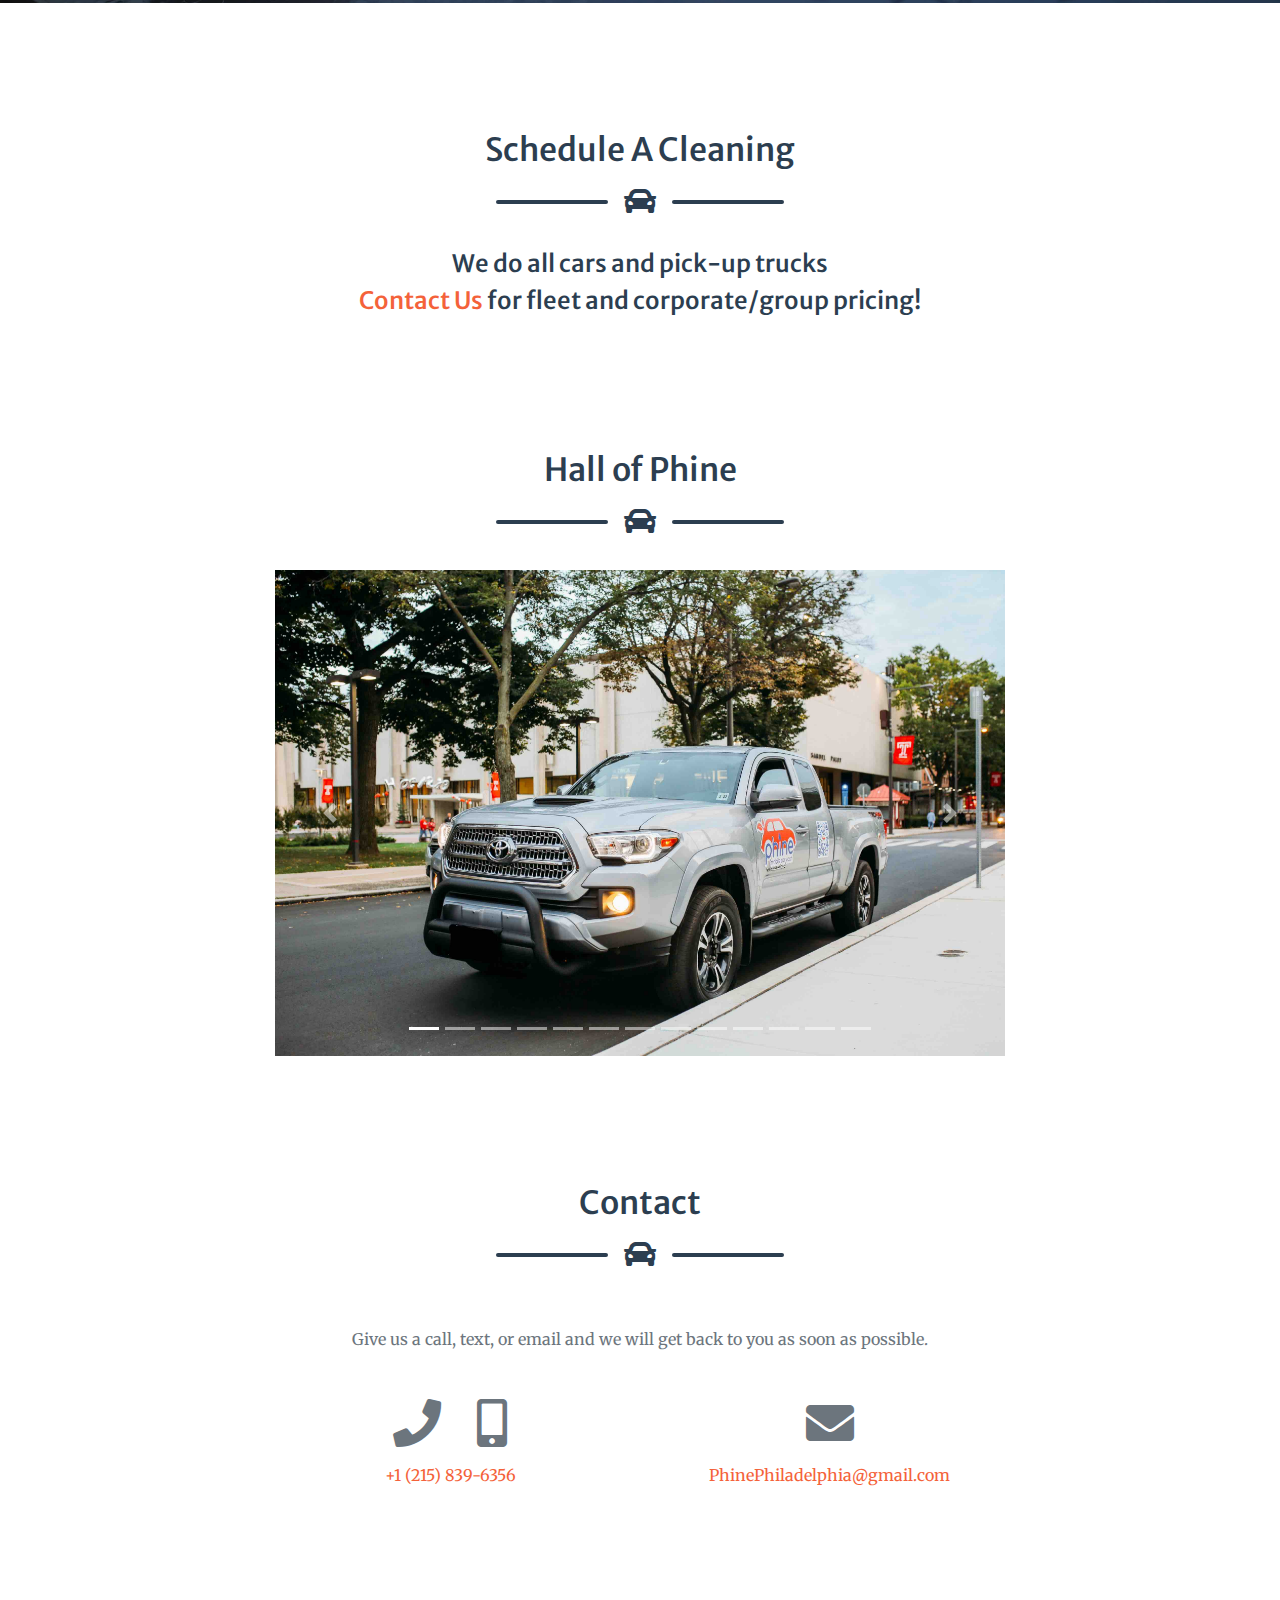
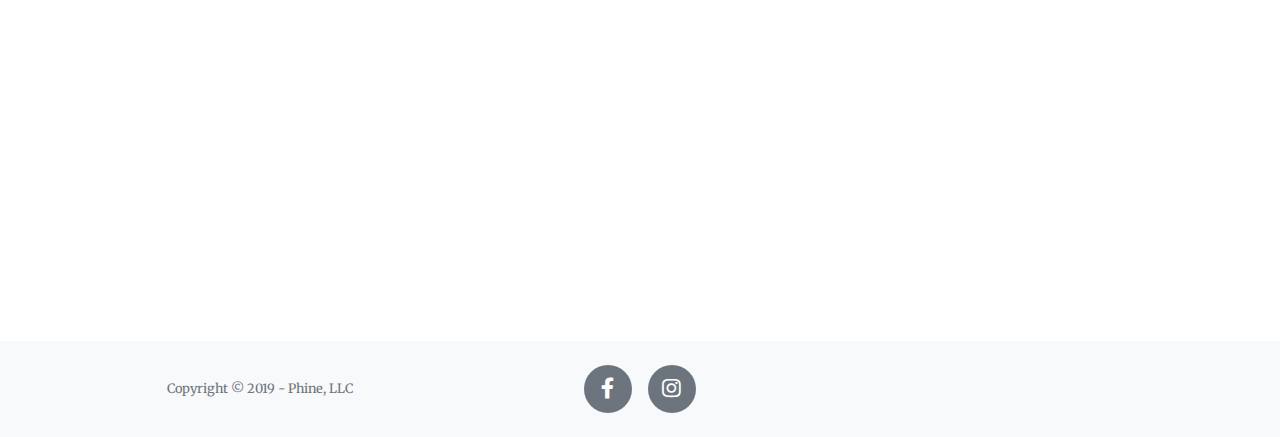
==== commit 9eeb65fb: "logo adjust" ====
--- a/index.html
+++ b/index.html
@@ -74,7 +74,7 @@
     <div class="container h-100">
       <div class="row h-100 align-items-center justify-content-center text-center">
         <div class="col-lg-10 align-self-end">
-          <img src="img/Phine Logo Master with halo.png" alt="" width="350">
+          <img src="img/Phine Logo Master with halo.png" alt="" width="325">
           <h1 class="text-white font-weight-bold text-uppercase">
             Mobile Car Wash
           </h1>
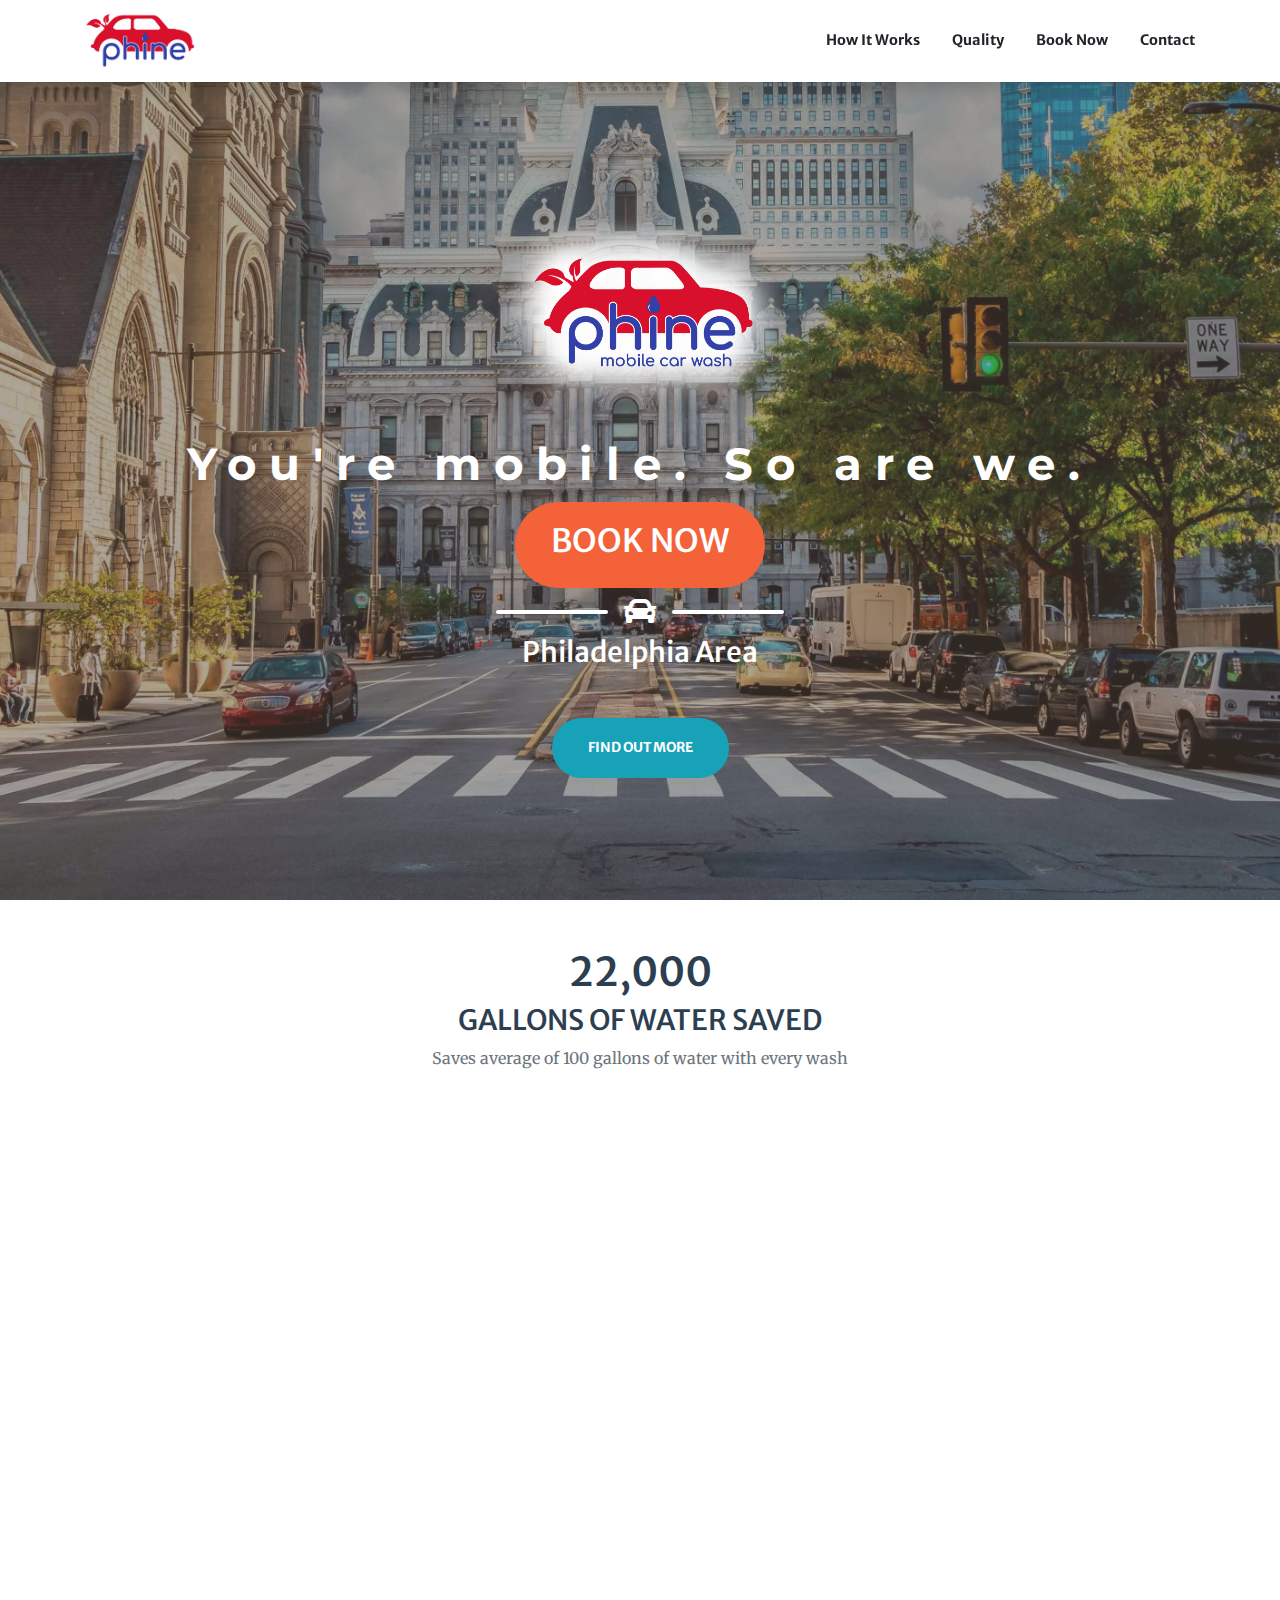
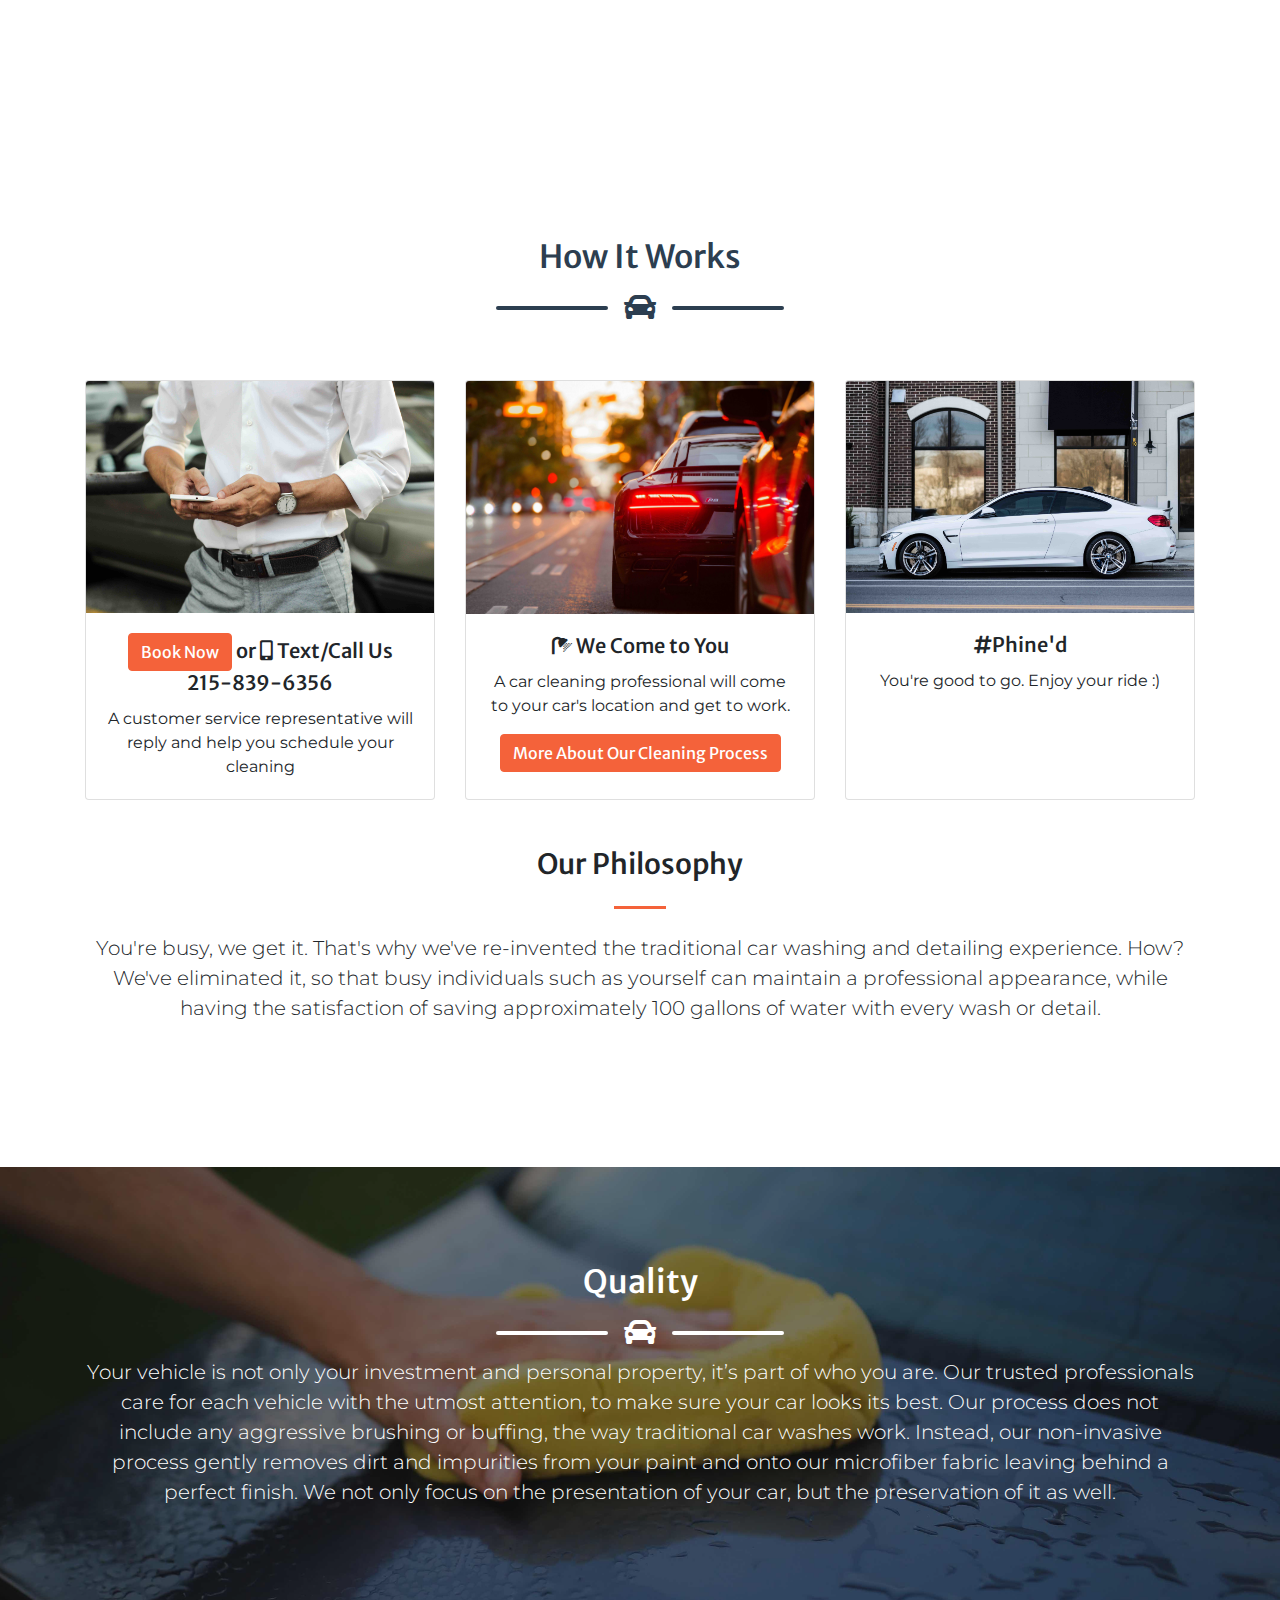
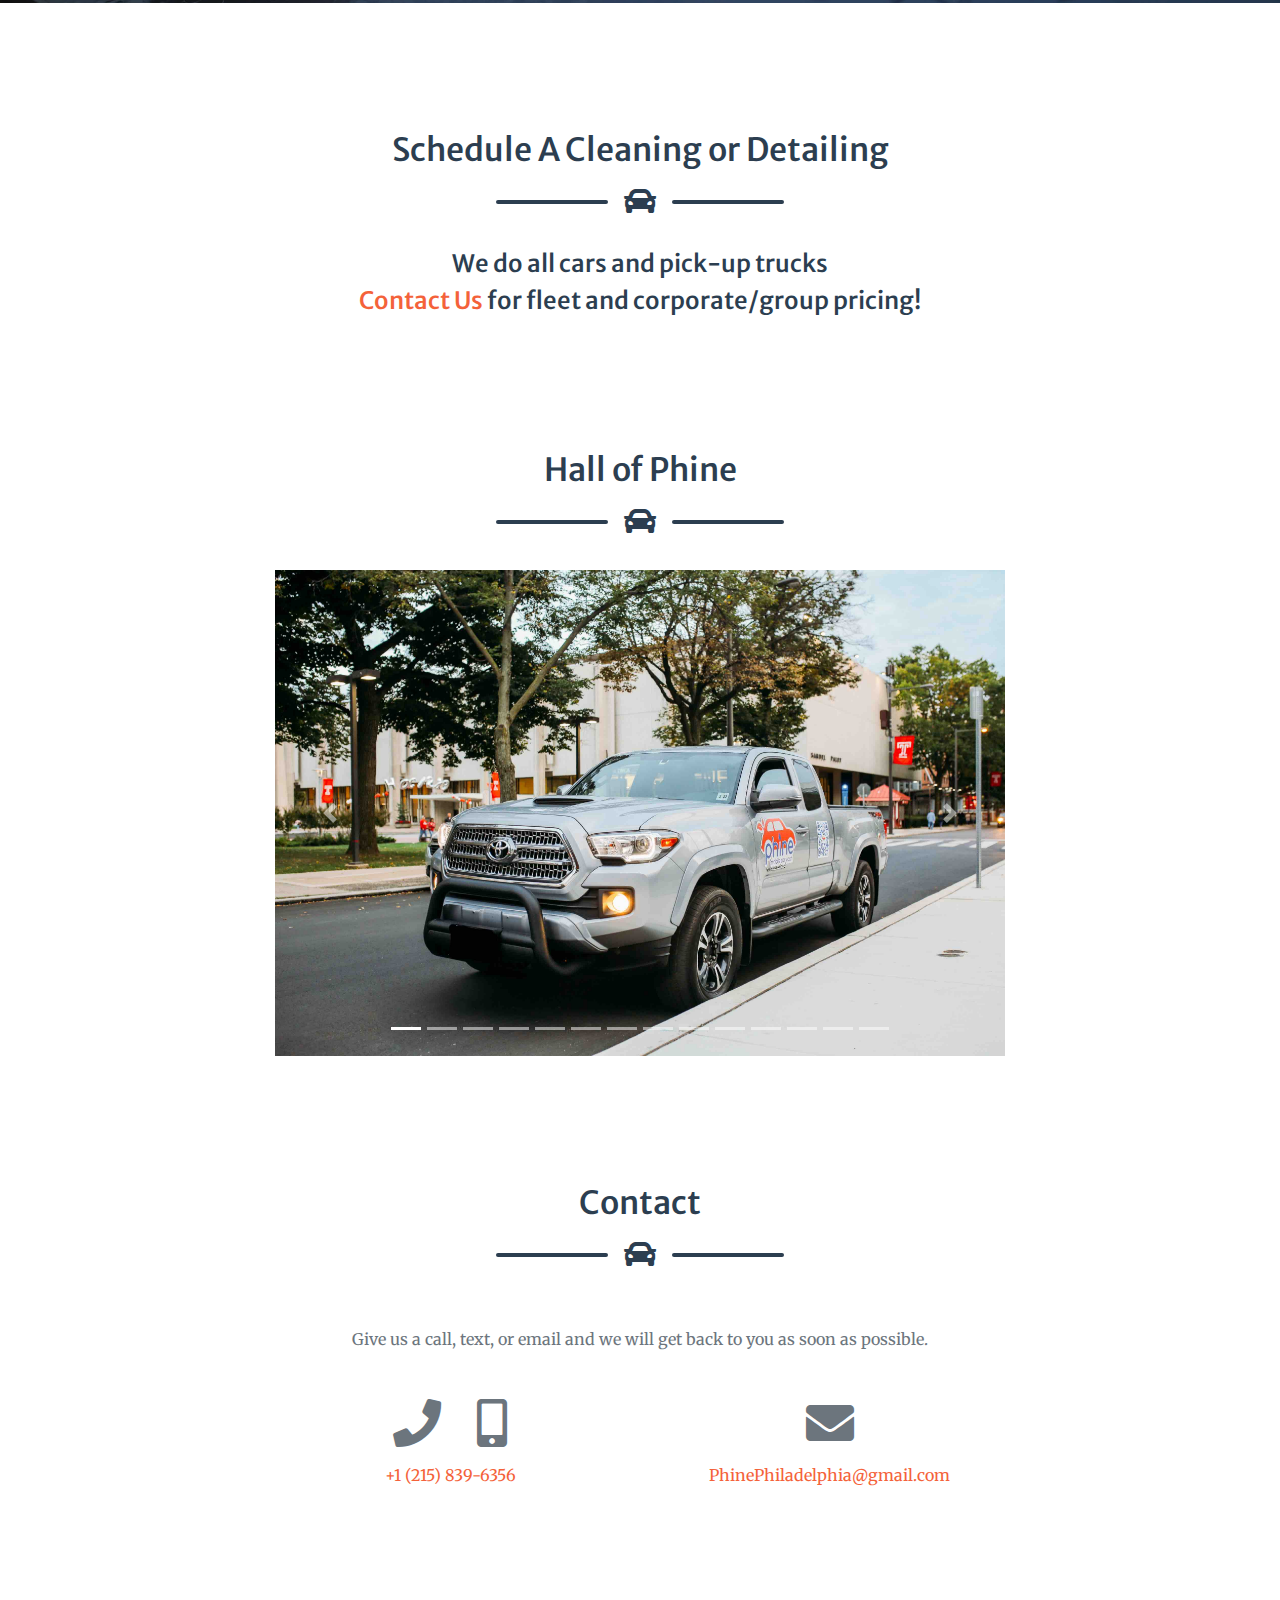
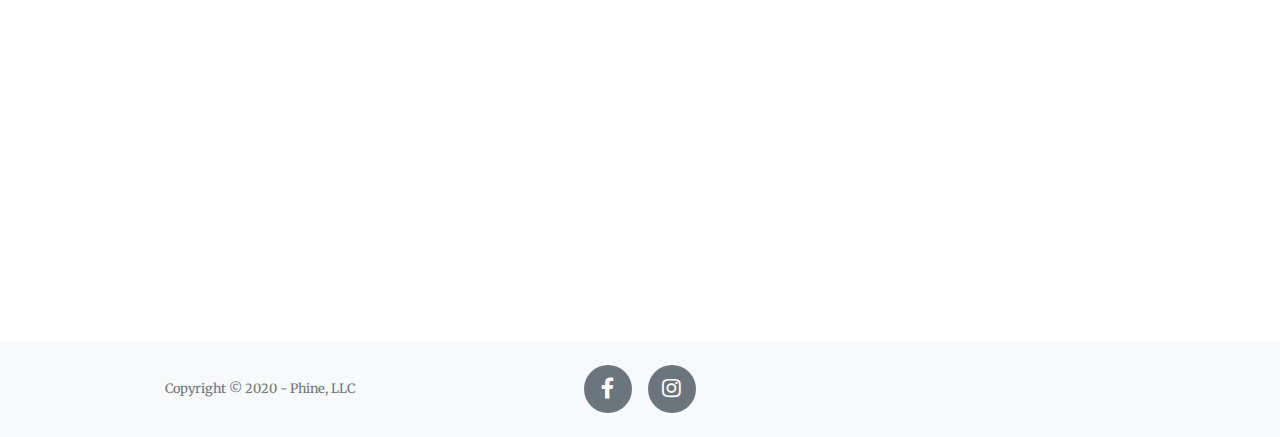
==== commit 703a8954: "detail" ====
--- a/index.html
+++ b/index.html
@@ -75,8 +75,8 @@
       <div class="row h-100 align-items-center justify-content-center text-center">
         <div class="col-lg-10 align-self-end">
           <img src="img/Phine Logo Master with halo.png" alt="" width="325">
-          <h1 class="text-white font-weight-bold text-uppercase">
-            Mobile Car Wash
+          <h1 class="text-white">
+            <small class="font-weight-bold">You're mobile. So are we.</small>
           </h1>
 
           <!-- <a class="btn btn-primary btn-xl" id="text-message-anchor" href="sms:12158396356?body=Hi there, I'd like to schedule a cleaning for my vehicle. It's located at...">
@@ -173,7 +173,7 @@
                     </button>
                   </div>
                   <div class="modal-body montserrat">
-                    At Phine, our team of car specialists have developed a way of cleaning your car that’s both convenient and improves the life of your car.
+                    At Phine, our team of car specialists have developed a way of cleaning and detailing that’s both convenient and improves the life of your car.
                     <br><br>
                     First, our process doesn’t include dowsing your car in water. This is beneficial for your car’s metal structure because it prevents rust. Instead, we use a no-rinse wash solution that contains newly released polymer technology which is sprayed onto your vehicle in the form of a fine mist. The solution releases dirt from your paint without aggressive scrubbing.
                     <br><br>
@@ -221,10 +221,10 @@
           <h3 class="">Our Philosophy</h3>
           <hr class="divider my-4">
           <p class="lead philosophy-text">
-            You're busy, we get it. That's why we've re-invented the traditional car washing experience.
+            You're busy, we get it. That's why we've re-invented the traditional car washing and detailing experience.
             How? We've eliminated it, so that busy individuals such as yourself can maintain a professional
             appearance, while having the satisfaction of saving approximately 100 gallons of water with
-            every wash.
+            every wash or detail.
           </p>
         </div>
       </div>
@@ -267,7 +267,7 @@
     <div class="container text-center">
 
       <!-- Portfolio Section Heading -->
-      <h2 class="page-section-heading text-center mb-2">Schedule A Cleaning</h2>
+      <h2 class="page-section-heading text-center mb-2">Schedule A Cleaning or Detailing</h2>
 
       <!-- Custom Divider -->
       <div class="divider-custom d-flex align-items-center justify-content-center mb-4">
@@ -428,6 +428,7 @@
             <li data-target="#carouselExampleIndicators" data-slide-to="10"></li>
             <li data-target="#carouselExampleIndicators" data-slide-to="11"></li>
             <li data-target="#carouselExampleIndicators" data-slide-to="12"></li>
+            <li data-target="#carouselExampleIndicators" data-slide-to="13"></li>
           </ol>
           <div class="carousel-inner">
             <div class="carousel-item active">
@@ -468,6 +469,9 @@
             </div>
             <div class="carousel-item">
               <img src="./img/cars/12.jpeg" class="d-block w-100" alt="...">
+            </div>
+            <div class="carousel-item">
+              <img src="./img/cars/13.jpeg" class="d-block w-100" alt="...">
             </div>
           </div>
           <a class="carousel-control-prev" href="#carouselExampleIndicators" role="button" data-slide="prev">
@@ -533,7 +537,7 @@
     <div class="container">
       <div class="row align-items-center">
         <div class="col-md-4">
-          <div class="small text-center text-muted">Copyright &copy; 2019 - Phine, LLC</div>
+          <div class="small text-center text-muted">Copyright &copy; 2020 - Phine, LLC</div>
         </div>
         <div class="col-md-4">
           <div class="social row justify-content-center">
@@ -585,12 +589,12 @@
 
     function animateWaterSaved() {
       let el = document.getElementById("water-saved");
-      if (el.textContent === "21,600") {return; }
-
-      for(let number = 0; number <= 21600; number += 100) {
+      if (el.textContent === "58,600") {return; }
+
+      for(let number = 0; number <= 58600; number += 5) {
         setTimeout(function () {
           el.textContent = number.toLocaleString(); //adds commas
-        }, number/5);
+        }, number/12);
       };
     }
 
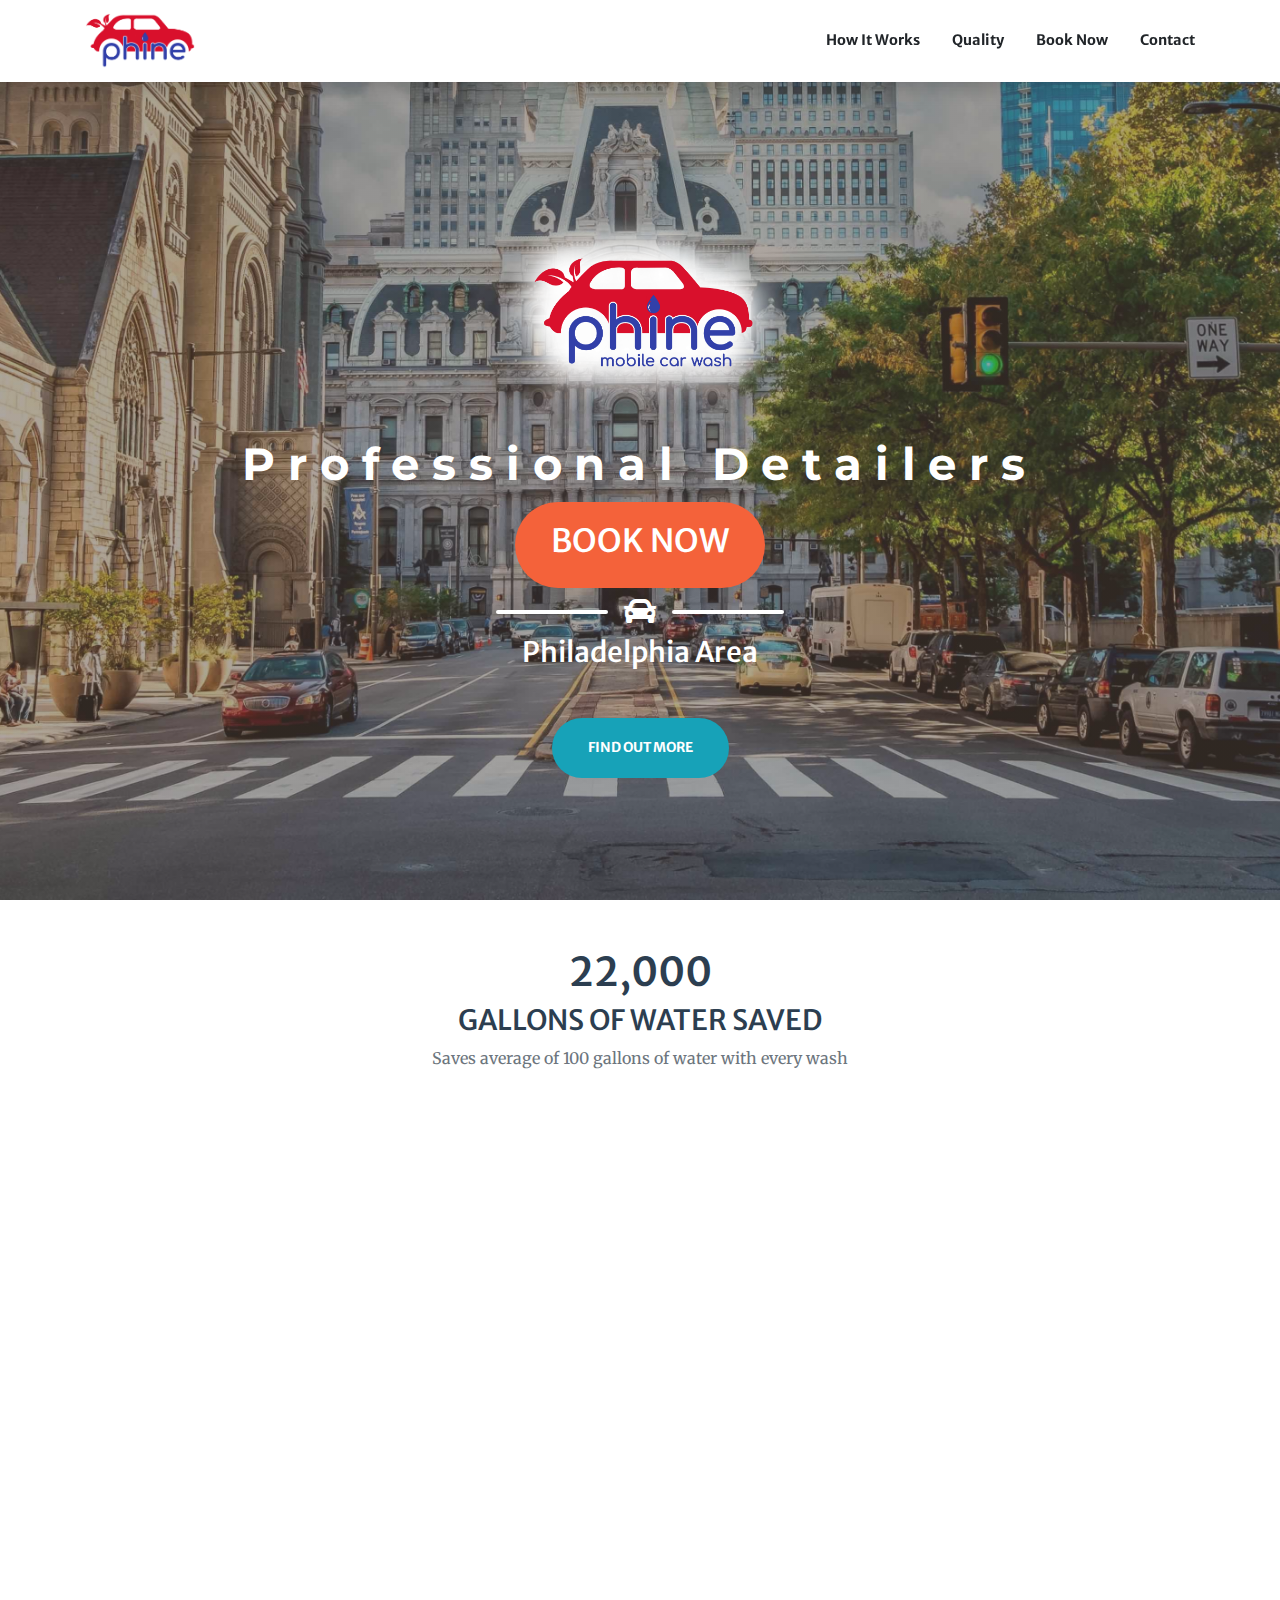
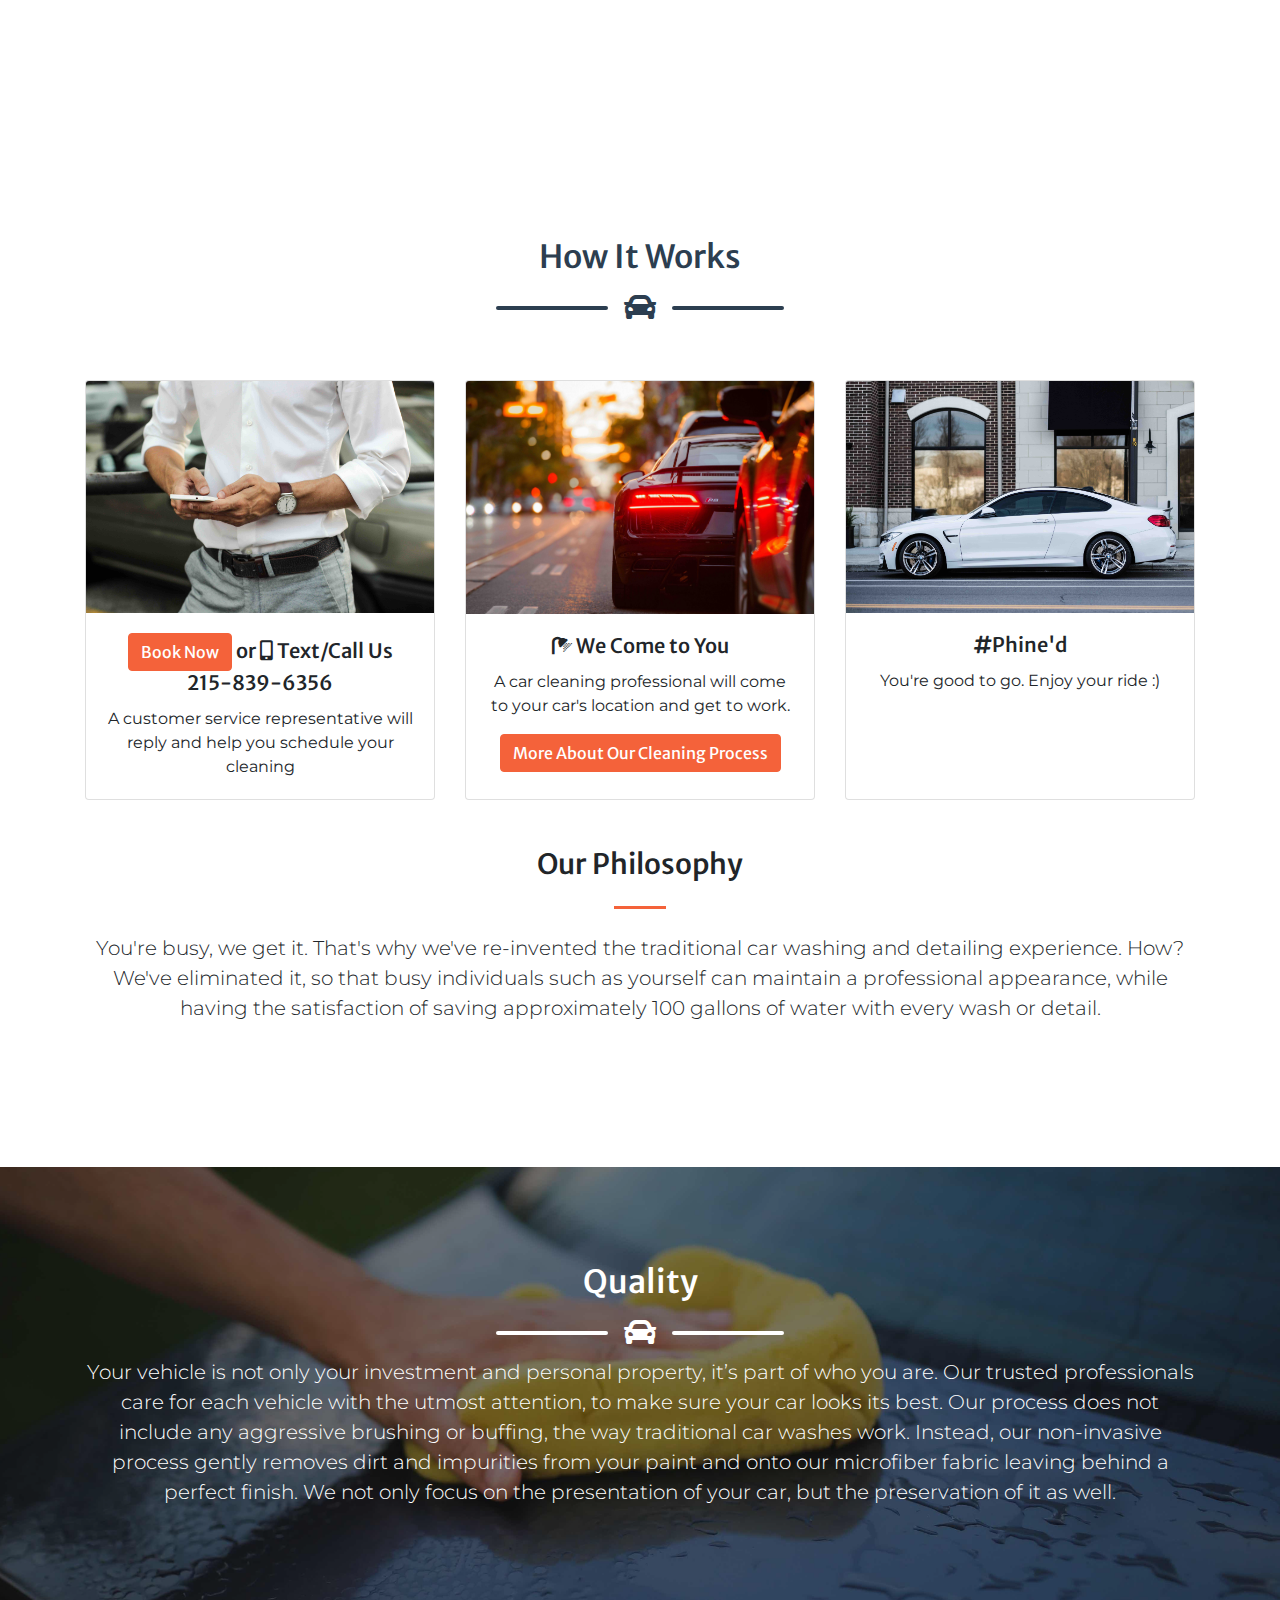
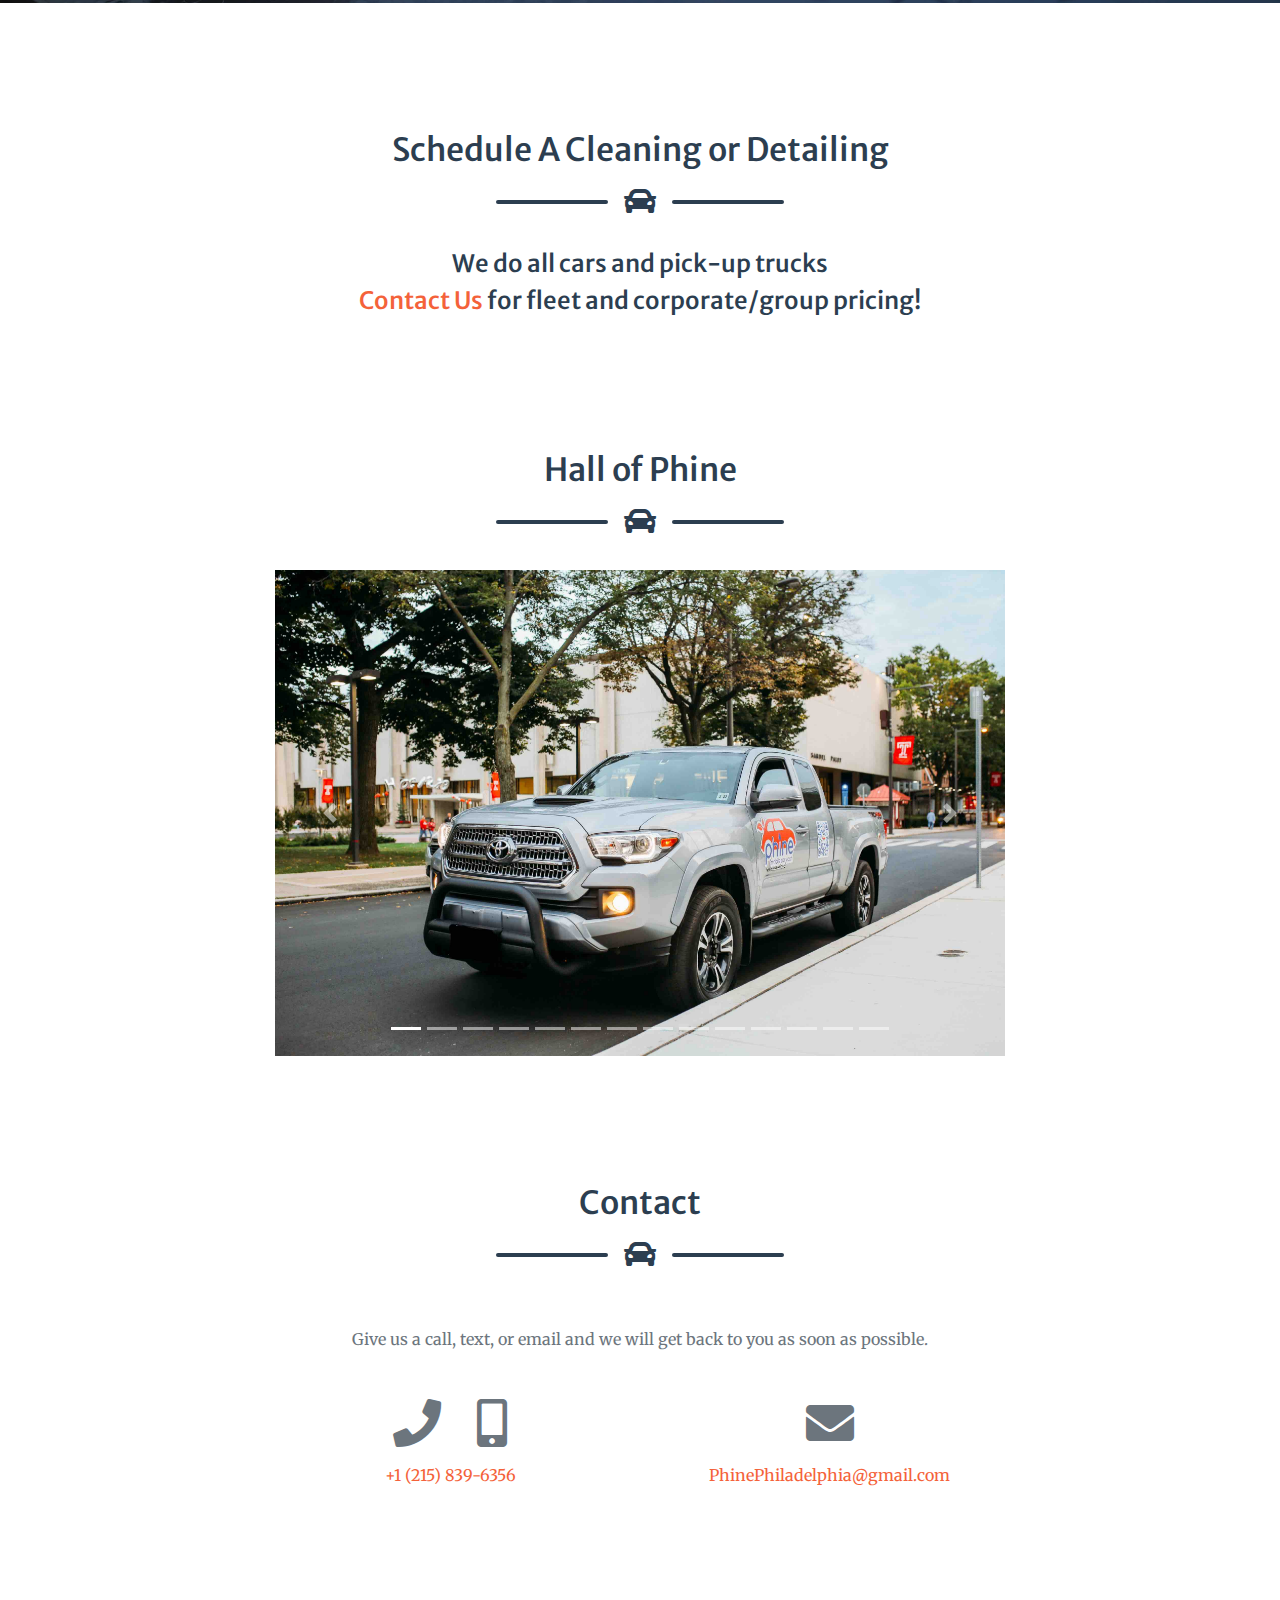
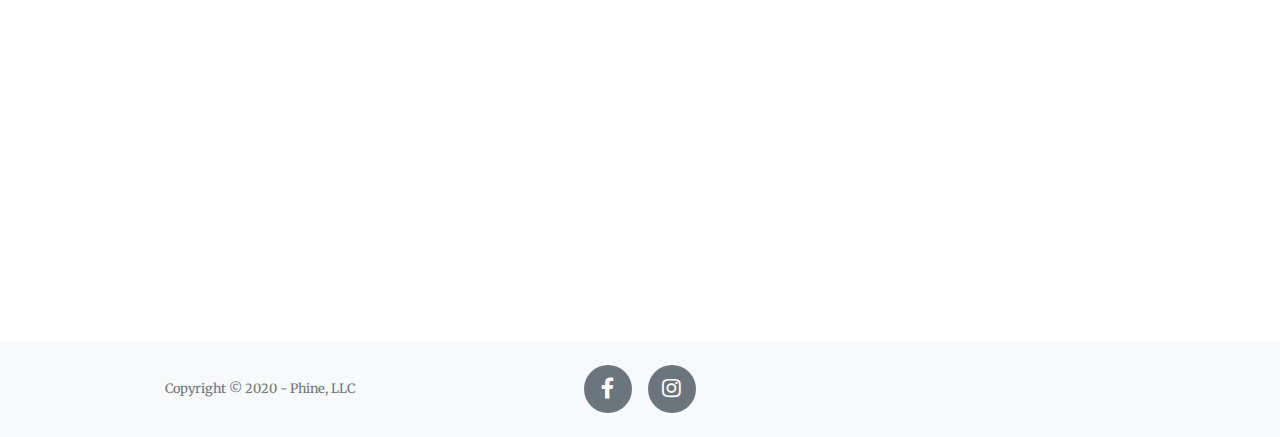
==== commit 446449ce: "detailers" ====
--- a/index.html
+++ b/index.html
@@ -76,7 +76,7 @@
         <div class="col-lg-10 align-self-end">
           <img src="img/Phine Logo Master with halo.png" alt="" width="325">
           <h1 class="text-white">
-            <small class="font-weight-bold">You're mobile. So are we.</small>
+            <small class="font-weight-bold">Professional Detailers</small>
           </h1>
 
           <!-- <a class="btn btn-primary btn-xl" id="text-message-anchor" href="sms:12158396356?body=Hi there, I'd like to schedule a cleaning for my vehicle. It's located at...">
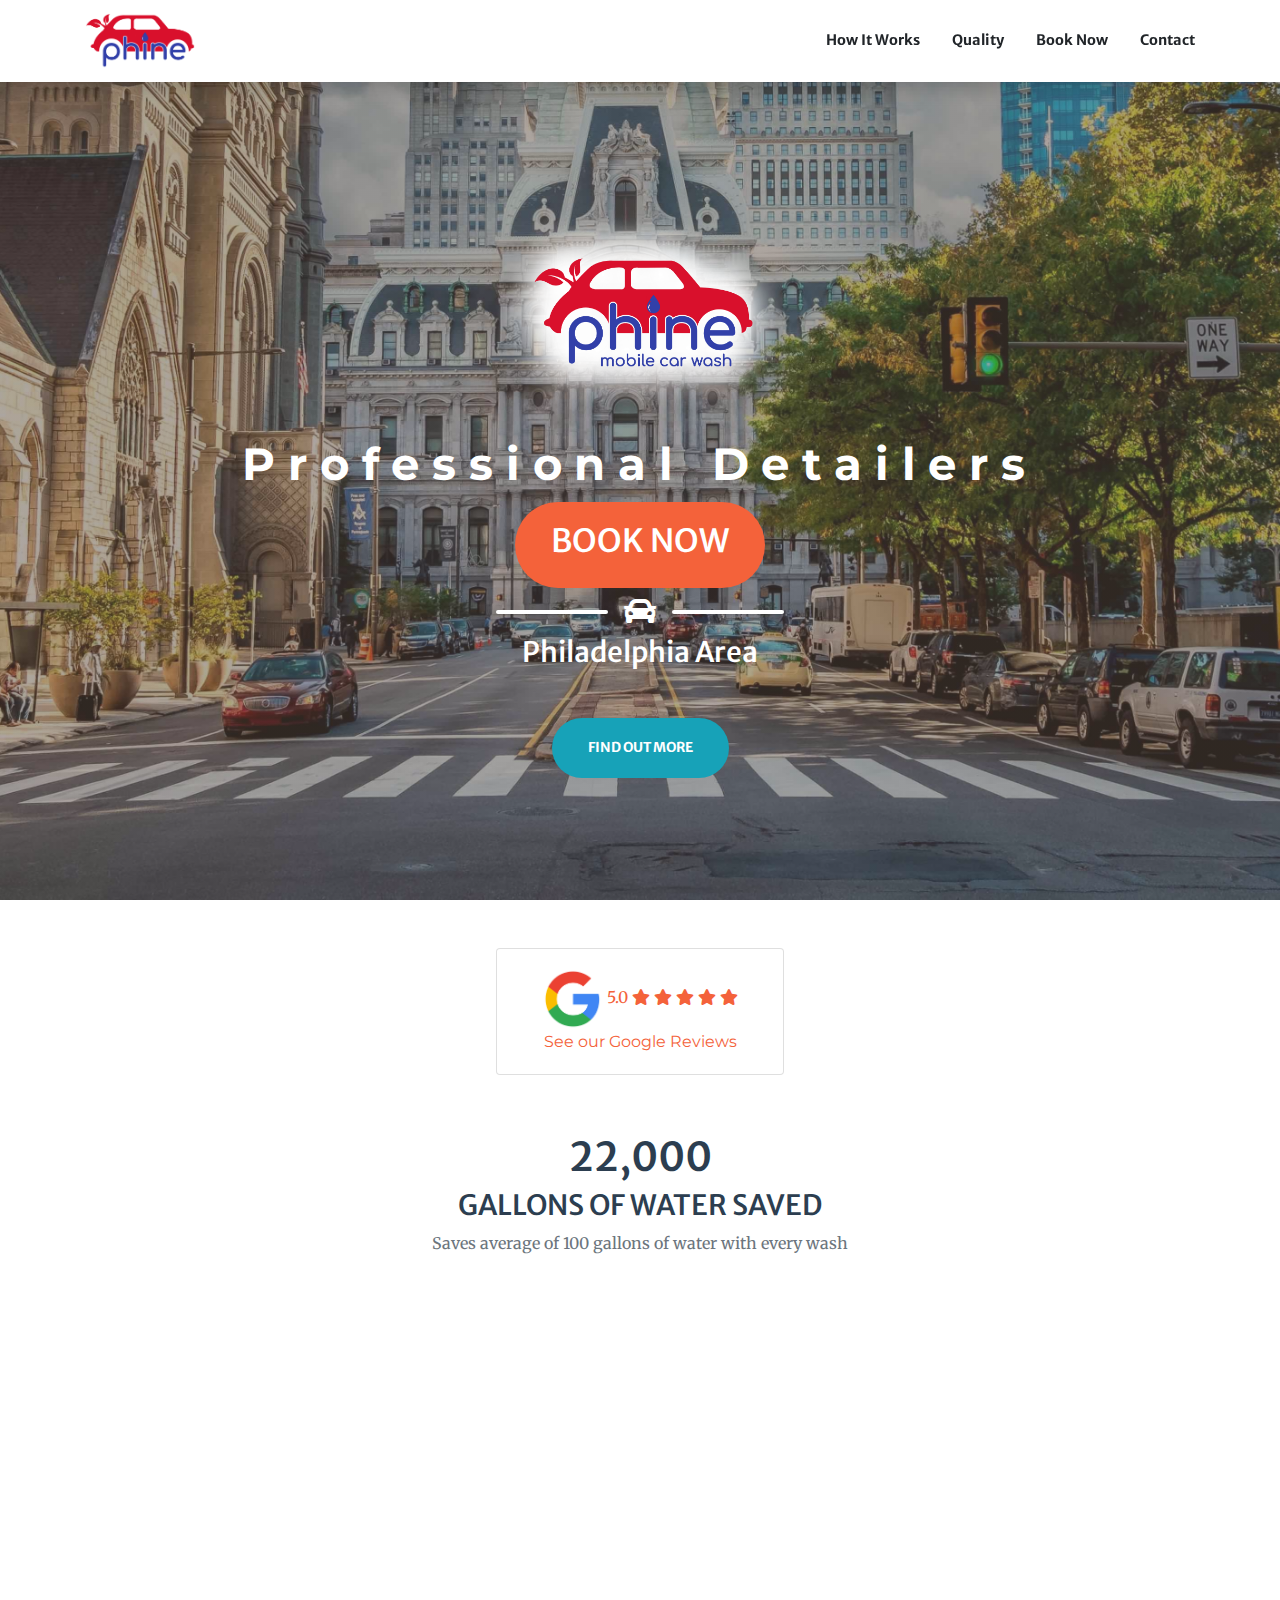
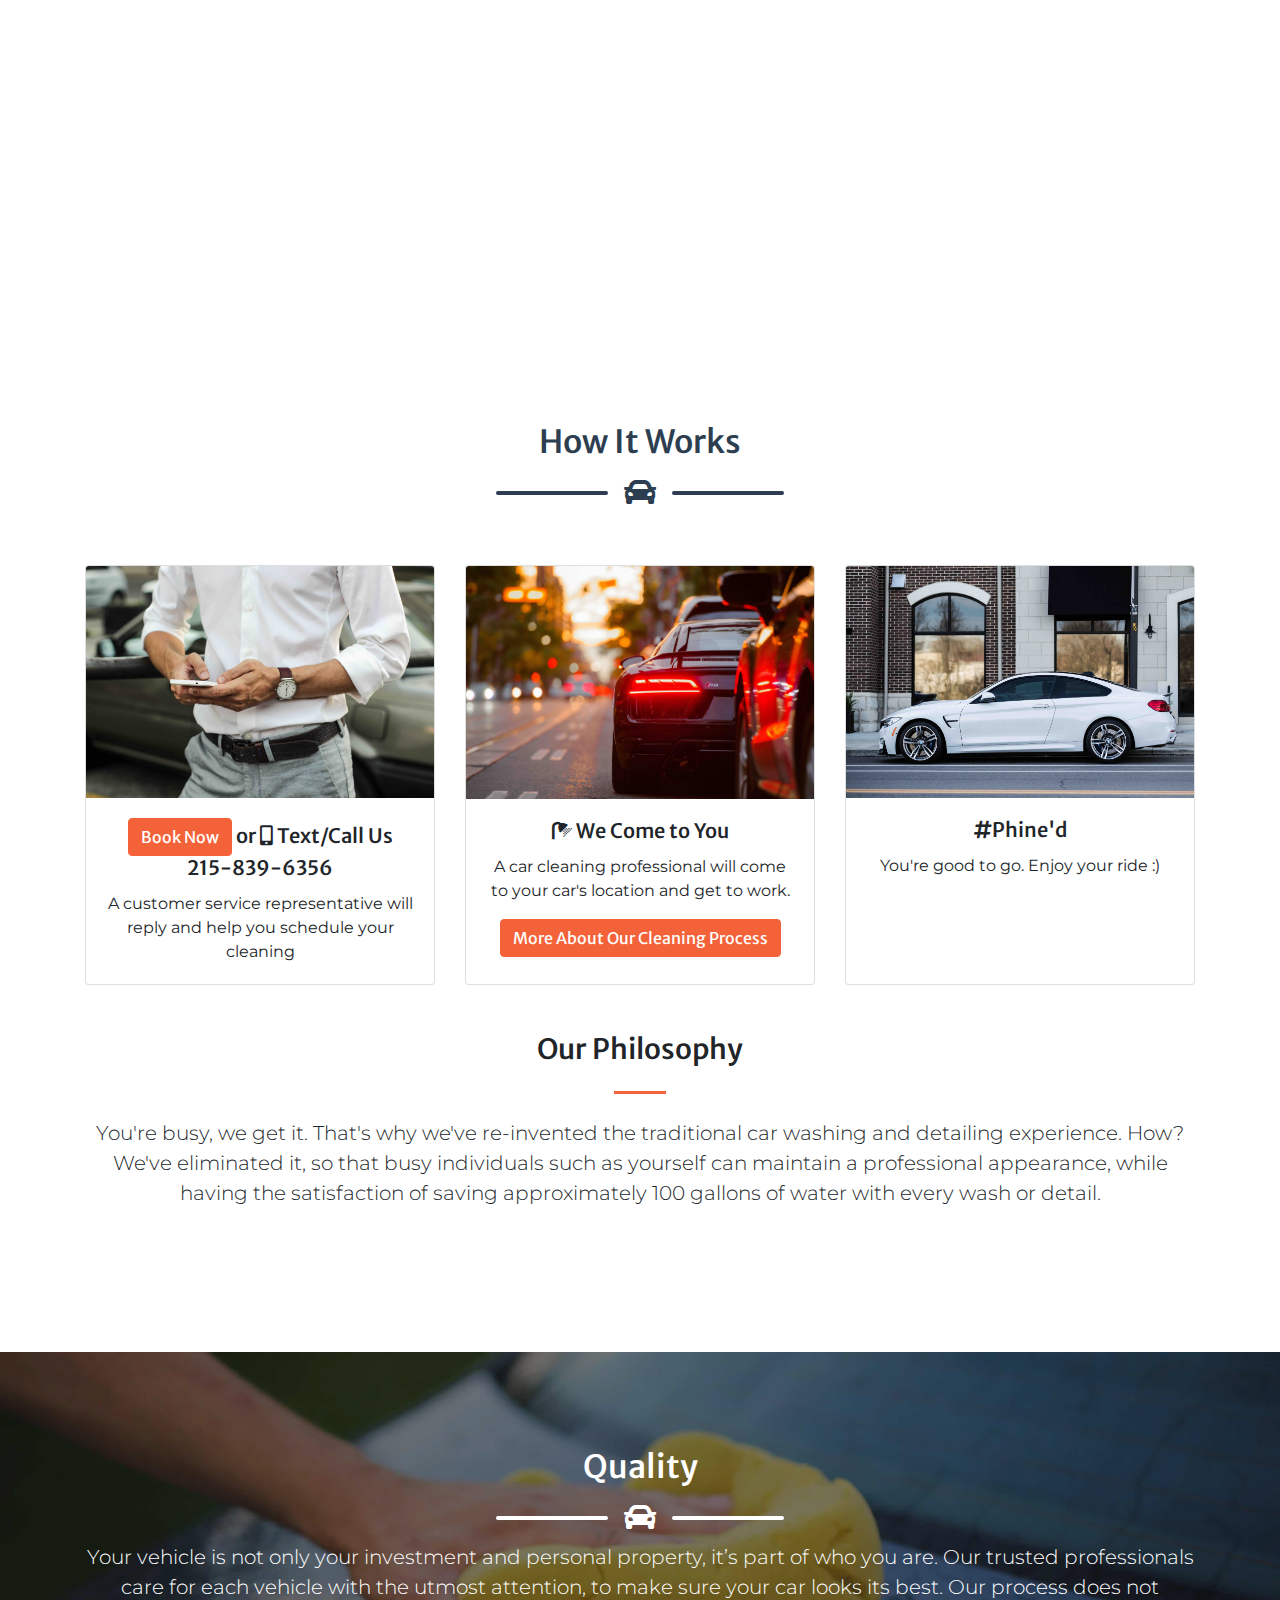
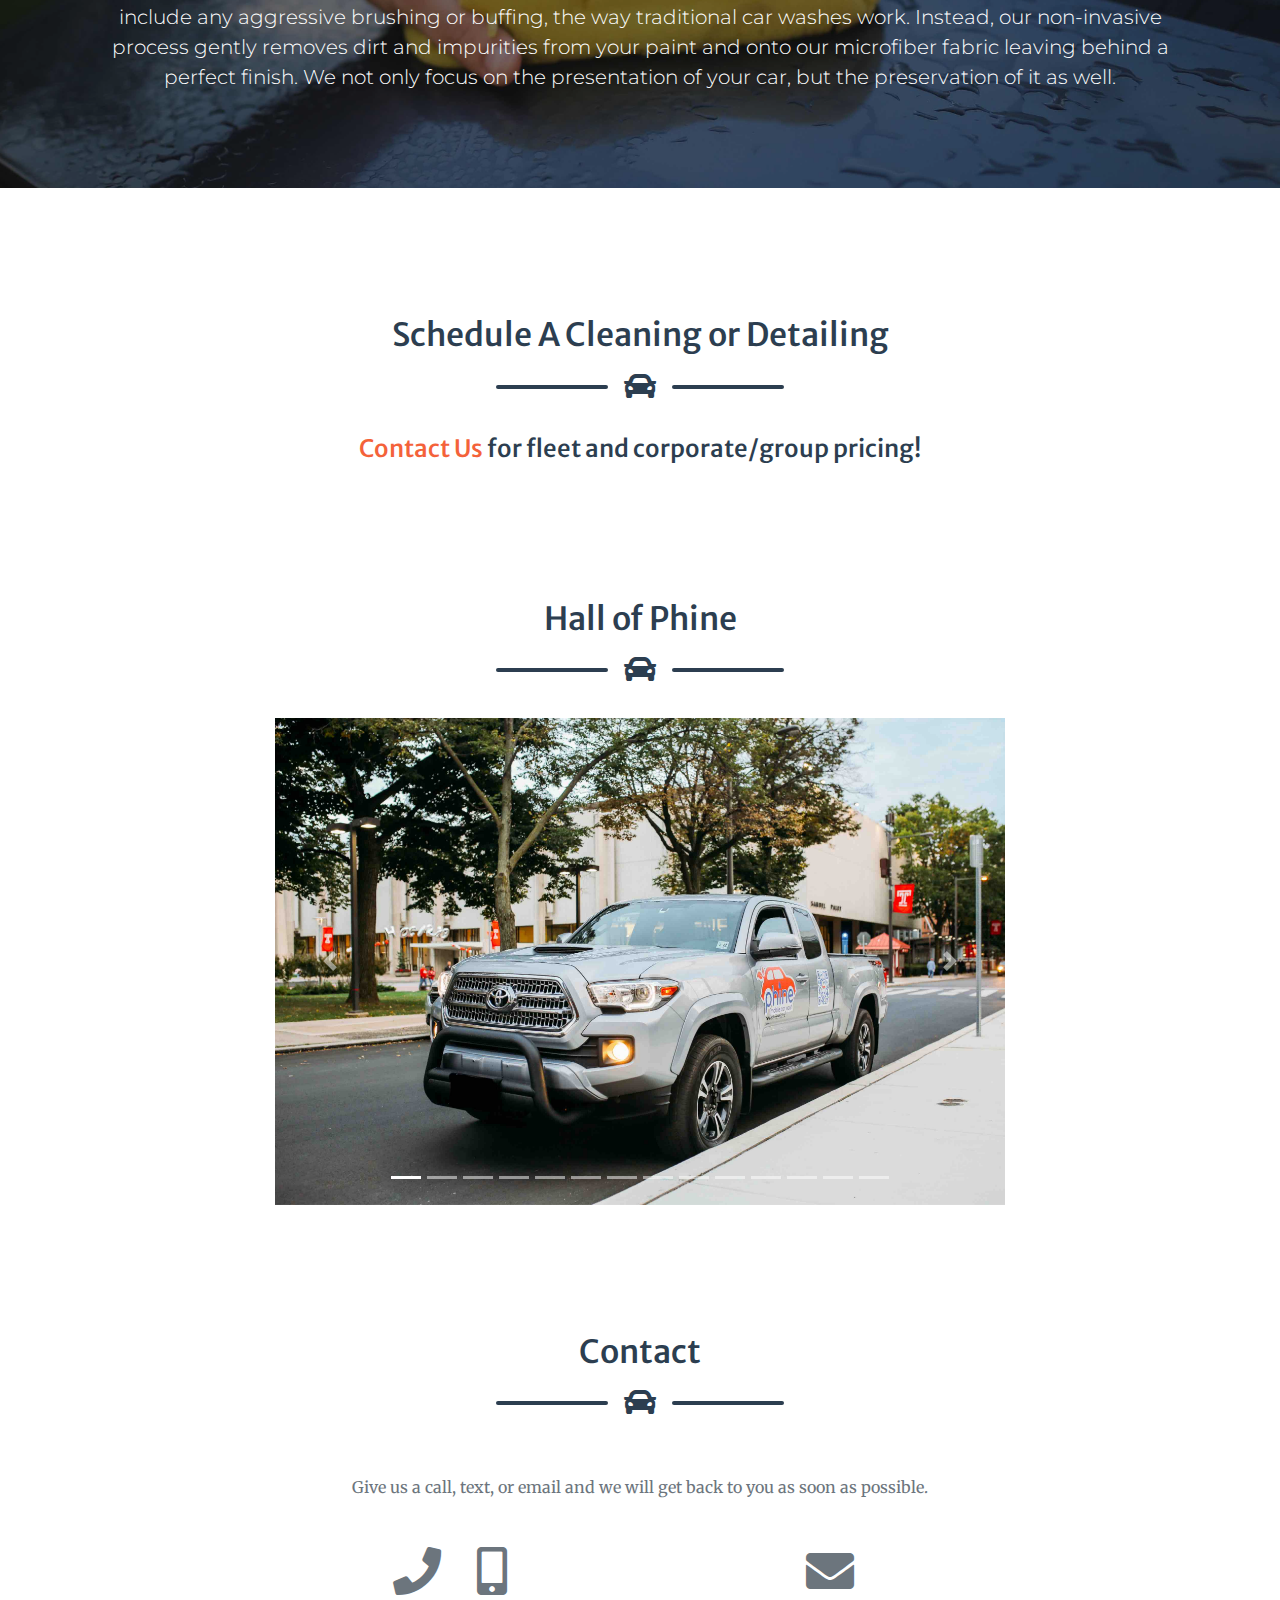
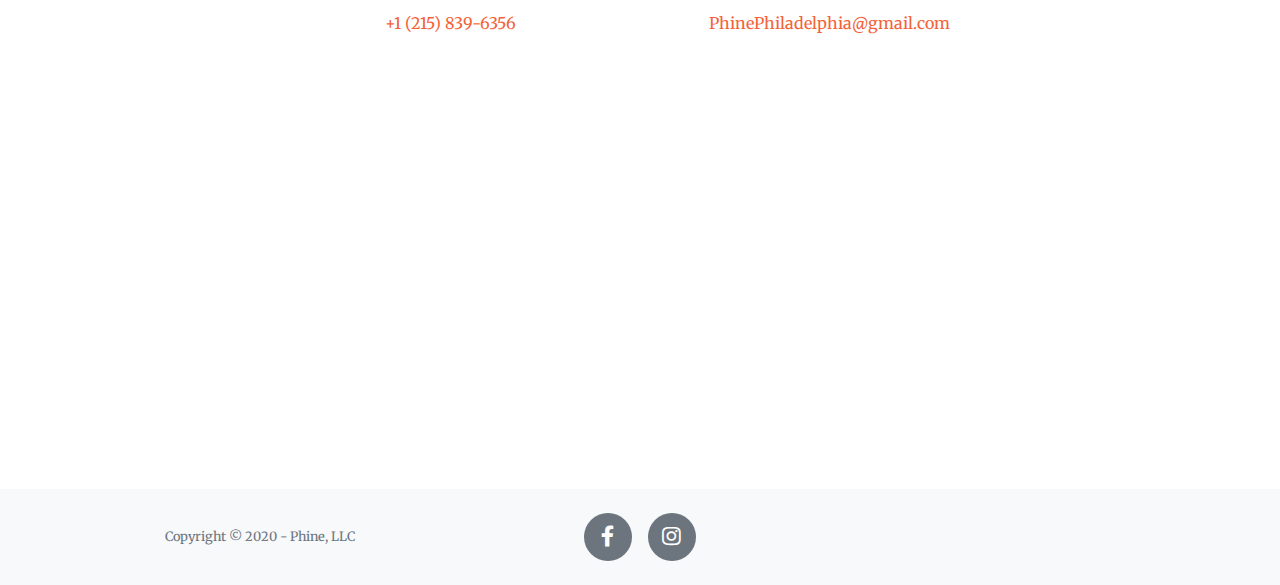
==== commit b192e987: "reviews" ====
--- a/index.html
+++ b/index.html
@@ -111,6 +111,27 @@
 
   <section>
     <div class="container text-center mt-5">
+
+
+
+      <a href="https://www.google.com/maps/place/Phine+Mobile+Car+Wash/@39.9524419,-75.1659113,17z/data=!3m1!4b1!4m7!3m6!1s0x0:0x13f01ea929836a7f!8m2!3d39.9524419!4d-75.1637226!9m1!1b1">
+        <div class="card centered-card"  style="width:18rem">
+            <div class="card-body google-review">
+              <img src="./img/google-logo.png" alt="" width="60">
+              5.0
+              <i class="fas fa-star"></i>
+              <i class="fas fa-star"></i>
+              <i class="fas fa-star"></i>
+              <i class="fas fa-star"></i>
+              <i class="fas fa-star"></i>
+              <!-- <i class="fab fa-google fa-3x"></i> -->
+              <br>
+              <a class="montserrat" href="https://www.google.com/maps/place/Phine+Mobile+Car+Wash/@39.9524419,-75.1659113,17z/data=!3m1!4b1!4m7!3m6!1s0x0:0x13f01ea929836a7f!8m2!3d39.9524419!4d-75.1637226!9m1!1b1">See our Google Reviews</a>
+            </div>
+        </div>
+      </a>
+      <br><br>
+
       <!-- <img class="my-5" src="img/Phine Logo Master.png" alt="" width="288"> -->
       <h1 class="font-colored" id="water-saved">22,000</h1>
       <h3 class="font-colored">GALLONS OF WATER SAVED</h3>
@@ -278,7 +299,6 @@
         <div class="divider-custom-line"></div>
       </div>
 
-      <h4 class="font-colored" id="book-now">We do all cars and pick-up trucks </h4>
       <h4 class="font-colored" id="book-now">
         <a href="#contact" class="js-scroll-trigger">Contact Us</a> for fleet and corporate/group pricing!
       </h4>
--- a/css/custom.css
+++ b/css/custom.css
@@ -90,3 +90,13 @@
 .reduced-price-text {
   color: red;
 }
+
+.centered-card {
+  margin: 0 auto; /* Added */
+  float: none; /* Added */
+  margin-bottom: 10px; /* Added */
+}
+
+.google-review {
+  color: #e7711b;
+}
